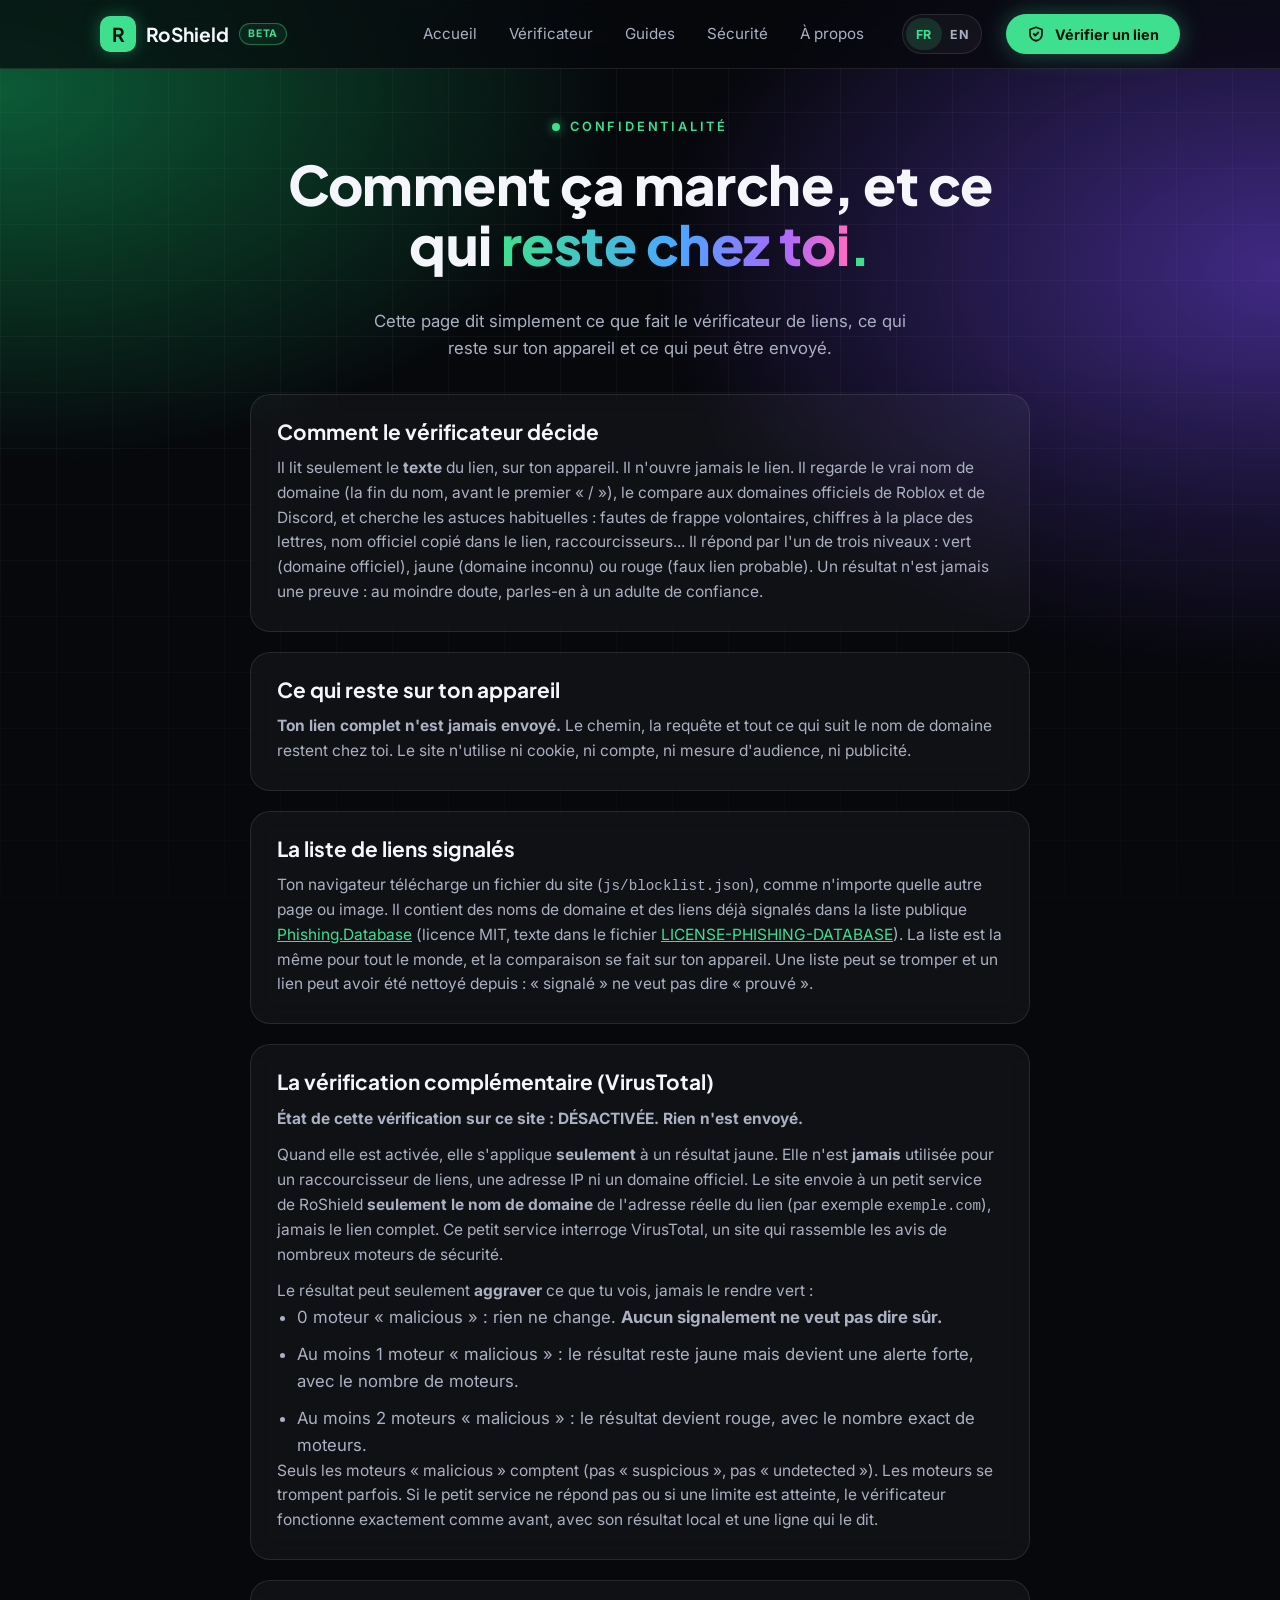
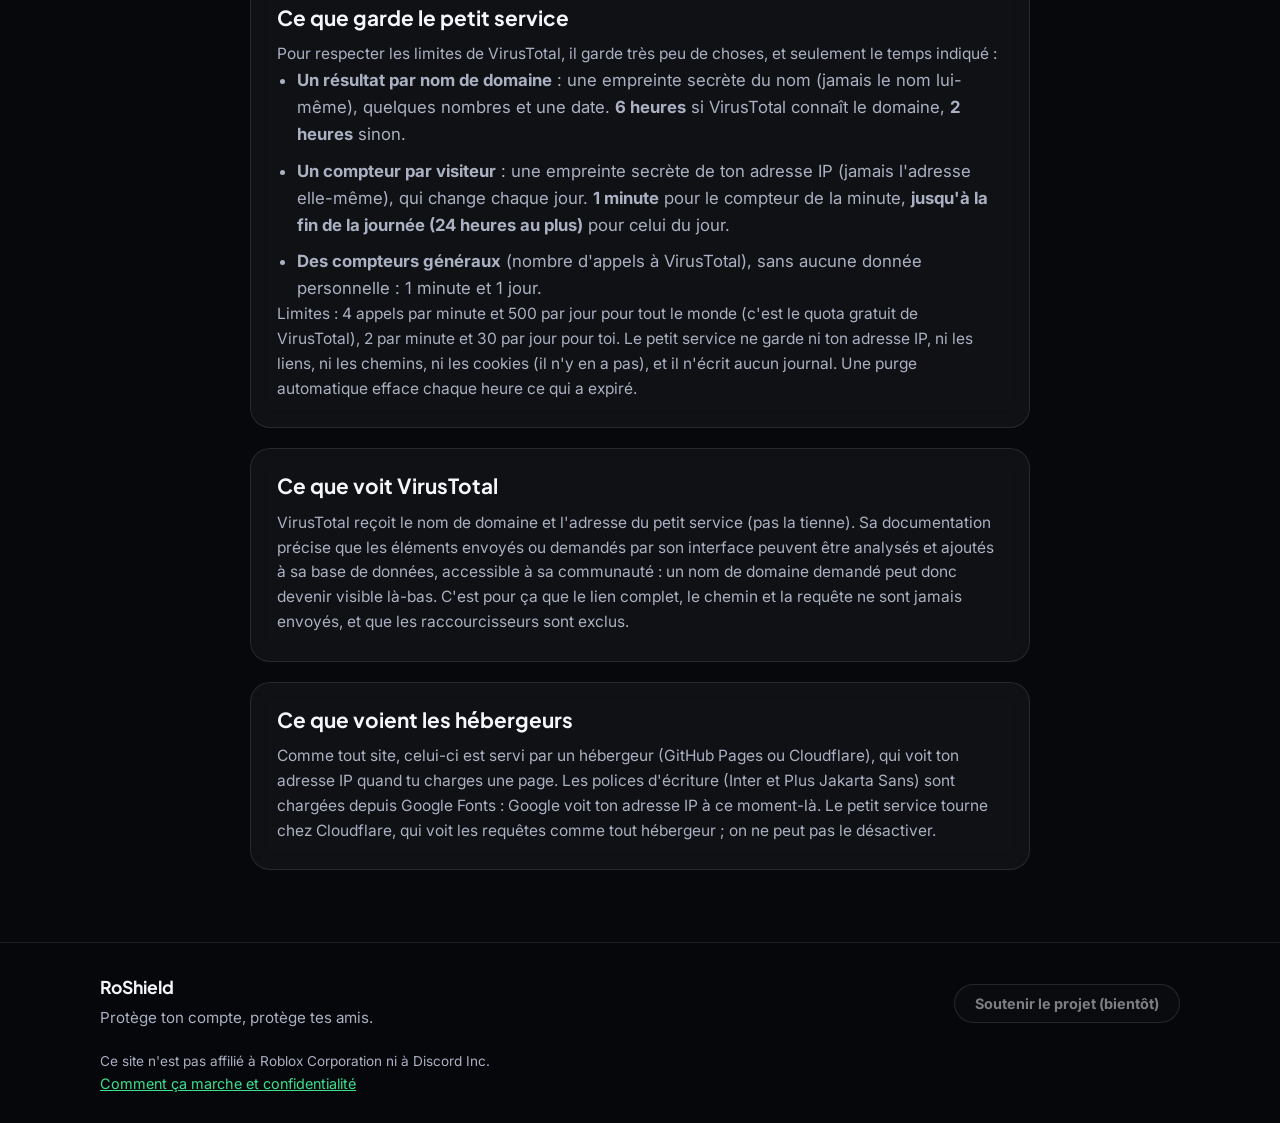
==== confidentialite.html @ 70e4787b "Ajouter les pages de confidentialité et corriger la phrase Co-Authored-By: Claude Sonnet 5.5 <norepl" ====
<!DOCTYPE html>
<html lang="fr">
<head>
  <meta charset="UTF-8">
  <meta name="viewport" content="width=device-width, initial-scale=1">
  <title>Comment ça marche et confidentialité</title>
  <meta name="description" content="Comment le vérificateur de liens décide, ce qui reste sur ton appareil, ce qui peut être envoyé (seulement un nom de domaine) et ce que le petit service garde.">

  <link rel="preconnect" href="https://fonts.googleapis.com">
  <link rel="preconnect" href="https://fonts.gstatic.com" crossorigin>
  <link href="https://fonts.googleapis.com/css2?family=Inter:wght@400;500;600;700&family=Plus+Jakarta+Sans:wght@600;700;800&display=swap" rel="stylesheet">

  <!-- hreflang:debut (generated by outils/hreflang.js, do not edit by hand) -->
  <link rel="alternate" hreflang="fr" href="https://ayoubgarri7-boop.github.io/roshield/confidentialite.html">
  <link rel="alternate" hreflang="en" href="https://ayoubgarri7-boop.github.io/roshield/en/confidentialite.html">
  <link rel="alternate" hreflang="x-default" href="https://ayoubgarri7-boop.github.io/roshield/confidentialite.html">
  <!-- hreflang:fin -->

  <link rel="stylesheet" href="css/style.css">
</head>
<body>

  <div id="entete"></div>

  <main class="conteneur page">

    <header class="page__tete">
      <p class="sur-titre">Confidentialité</p>
      <h1 class="page__titre">Comment ça marche, et ce qui <span class="texte-degrade">reste chez toi</span><span class="point-couleur">.</span></h1>
      <p class="page__intro">
        Cette page dit simplement ce que fait le vérificateur de liens, ce qui reste sur ton appareil et ce qui peut être envoyé.
      </p>
    </header>

    <section class="carte conseil">
      <h2>Comment le vérificateur décide</h2>
      <p>
        Il lit seulement le <strong>texte</strong> du lien, sur ton appareil. Il n'ouvre jamais le lien. Il regarde le vrai nom de domaine
        (la fin du nom, avant le premier « / »), le compare aux domaines officiels de Roblox et de Discord, et cherche les astuces
        habituelles : fautes de frappe volontaires, chiffres à la place des lettres, nom officiel copié dans le lien, raccourcisseurs...
        Il répond par l'un de trois niveaux : vert (domaine officiel), jaune (domaine inconnu) ou rouge (faux lien probable).
        Un résultat n'est jamais une preuve : au moindre doute, parles-en à un adulte de confiance.
      </p>
    </section>

    <section class="carte conseil">
      <h2>Ce qui reste sur ton appareil</h2>
      <p>
        <strong>Ton lien complet n'est jamais envoyé.</strong> Le chemin, la requête et tout ce qui suit le nom de domaine restent chez toi.
        Le site n'utilise ni cookie, ni compte, ni mesure d'audience, ni publicité.
      </p>
    </section>

    <section class="carte conseil">
      <h2>La liste de liens signalés</h2>
      <p>
        Ton navigateur télécharge un fichier du site (<code>js/blocklist.json</code>), comme n'importe quelle autre page ou image.
        Il contient des noms de domaine et des liens déjà signalés dans la liste publique
        <a href="https://github.com/Phishing-Database/Phishing.Database" target="_blank" rel="noopener noreferrer">Phishing.Database</a>
        (licence MIT, texte dans le fichier <a href="LICENSE-PHISHING-DATABASE">LICENSE-PHISHING-DATABASE</a>).
        La liste est la même pour tout le monde, et la comparaison se fait sur ton appareil.
        Une liste peut se tromper et un lien peut avoir été nettoyé depuis : « signalé » ne veut pas dire « prouvé ».
      </p>
    </section>

    <section class="carte conseil">
      <h2>La vérification complémentaire (VirusTotal)</h2>
      <p>
        <strong id="statut-reputation">État de cette vérification sur ce site : …</strong>
      </p>
      <p>
        Quand elle est activée, elle s'applique <strong>seulement</strong> à un résultat jaune. Elle n'est <strong>jamais</strong> utilisée pour
        un raccourcisseur de liens, une adresse IP ni un domaine officiel. Le site envoie à un petit service de RoShield
        <strong>seulement le nom de domaine</strong> de l'adresse réelle du lien (par exemple <code>exemple.com</code>), jamais le lien complet.
        Ce petit service interroge VirusTotal, un site qui rassemble les avis de nombreux moteurs de sécurité.
      </p>
      <p>
        Le résultat peut seulement <strong>aggraver</strong> ce que tu vois, jamais le rendre vert :
      </p>
      <ul>
        <li>0 moteur « malicious » : rien ne change. <strong>Aucun signalement ne veut pas dire sûr.</strong></li>
        <li>Au moins <span id="seuil-alerte">1</span> moteur « malicious » : le résultat reste jaune mais devient une alerte forte, avec le nombre de moteurs.</li>
        <li>Au moins <span id="seuil-rouge">2</span> moteurs « malicious » : le résultat devient rouge, avec le nombre exact de moteurs.</li>
      </ul>
      <p>
        Seuls les moteurs « malicious » comptent (pas « suspicious », pas « undetected »). Les moteurs se trompent parfois.
        Si le petit service ne répond pas ou si une limite est atteinte, le vérificateur fonctionne exactement comme avant,
        avec son résultat local et une ligne qui le dit.
      </p>
    </section>

    <section class="carte conseil">
      <h2>Ce que garde le petit service</h2>
      <p>Pour respecter les limites de VirusTotal, il garde très peu de choses, et seulement le temps indiqué :</p>
      <ul>
        <li><strong>Un résultat par nom de domaine</strong> : une empreinte secrète du nom (jamais le nom lui-même), quelques nombres et une date. <strong>6 heures</strong> si VirusTotal connaît le domaine, <strong>2 heures</strong> sinon.</li>
        <li><strong>Un compteur par visiteur</strong> : une empreinte secrète de ton adresse IP (jamais l'adresse elle-même), qui change chaque jour. <strong>1 minute</strong> pour le compteur de la minute, <strong>jusqu'à la fin de la journée (24 heures au plus)</strong> pour celui du jour.</li>
        <li><strong>Des compteurs généraux</strong> (nombre d'appels à VirusTotal), sans aucune donnée personnelle : 1 minute et 1 jour.</li>
      </ul>
      <p>
        Limites : 4 appels par minute et 500 par jour pour tout le monde (c'est le quota gratuit de VirusTotal), 2 par minute et 30 par jour pour toi.
        Le petit service ne garde ni ton adresse IP, ni les liens, ni les chemins, ni les cookies (il n'y en a pas), et il n'écrit aucun journal.
        Une purge automatique efface chaque heure ce qui a expiré.
      </p>
    </section>

    <section class="carte conseil">
      <h2>Ce que voit VirusTotal</h2>
      <p>
        VirusTotal reçoit le nom de domaine et l'adresse du petit service (pas la tienne). Sa documentation précise que les éléments envoyés ou demandés
        par son interface peuvent être analysés et ajoutés à sa base de données, accessible à sa communauté : un nom de domaine demandé peut donc devenir
        visible là-bas. C'est pour ça que le lien complet, le chemin et la requête ne sont jamais envoyés, et que les raccourcisseurs sont exclus.
      </p>
    </section>

    <section class="carte conseil">
      <h2>Ce que voient les hébergeurs</h2>
      <p>
        Comme tout site, celui-ci est servi par un hébergeur (GitHub Pages ou Cloudflare), qui voit ton adresse IP quand tu charges une page.
        Les polices d'écriture (Inter et Plus Jakarta Sans) sont chargées depuis Google Fonts : Google voit ton adresse IP à ce moment-là.
        Le petit service tourne chez Cloudflare, qui voit les requêtes comme tout hébergeur ; on ne peut pas le désactiver.
      </p>
    </section>

  </main>

  <div id="pied"></div>

  <script src="js/config.js"></script>
  <script src="js/commun.js"></script>
  <script src="js/confidentialite.js"></script>
</body>
</html>
---- css/style.css ----
/* ==========================================================
   style.css : le style de tout le site.

   1. Variables (couleurs, tailles) : modifie-les ici !
   2. Base
   3. Fond (halos + grille)
   4. Menu du haut
   5. Boutons
   6. Accueil (hero)
   7. Cartes
   8. Pied de page
   9. Téléphone (responsive)
   ========================================================== */

/* ---------- 1. VARIABLES ---------- */
:root {
  /* Couleurs principales */
  --fond: #07080c;                    /* presque noir */
  --texte: #f4f6fb;                   /* blanc cassé */
  --texte-doux: #aab1c2;              /* gris clair */
  --vert: #3ee08f;                    /* vert vif (boutons, accents) */
  --vert-halo: rgba(62, 224, 143, 0.35);
  --bleu: #4aa8ff;
  --violet: #a46bff;
  --rose: #ff6bc1;

  /* Niveaux du vérificateur : vert (officiel), jaune (inconnu), rouge (danger) */
  --jaune: #ffd43b;                   /* domaine inconnu (contraste 13:1 sur fond sombre) */
  --rouge: #ff5d6c;

  /* Cartes en "verre" */
  --carte-fond: rgba(255, 255, 255, 0.04);
  --carte-bordure: rgba(255, 255, 255, 0.10);

  /* Halos de fond */
  --halo-vert: rgba(16, 160, 90, 0.55);
  --halo-violet: rgba(110, 70, 230, 0.55);

  /* Dégradé du mot en couleur dans le titre */
  --degrade: linear-gradient(90deg, var(--vert), var(--bleu) 50%, var(--violet) 80%, var(--rose));

  /* Typographie */
  --police-titre: "Plus Jakarta Sans", system-ui, sans-serif;
  --police-texte: "Inter", system-ui, sans-serif;

  /* Formes */
  --rayon-carte: 20px;
  --rayon-pilule: 999px;
  --largeur-max: 1120px;
}

/* ---------- 2. BASE ---------- */
*, *::before, *::after { box-sizing: border-box; }

html { scroll-behavior: smooth; }

body {
  margin: 0;
  min-height: 100vh;
  display: flex;
  flex-direction: column;
  background: var(--fond);
  color: var(--texte);
  font-family: var(--police-texte);
  font-size: 1.05rem;
  line-height: 1.6;
  -webkit-font-smoothing: antialiased;
}

main { flex: 1; }

h1, h2, h3 {
  font-family: var(--police-titre);
  line-height: 1.1;
  margin: 0 0 0.6em;
  /* Pas de ligatures : la police des titres fusionne "fi" et "ffi" (officiel, Official...) :
     le crochet du "f" et le point du "i" ne forment plus qu'une tache. */
  font-variant-ligatures: none;
}

p { margin: 0 0 1em; }

a { color: var(--vert); }

img, svg { max-width: 100%; }

/* Conteneur centré avec marges latérales (16px minimum sur téléphone) */
.conteneur {
  width: 100%;
  max-width: var(--largeur-max);
  margin: 0 auto;
  padding: 0 20px;
}

/* Contour visible au clavier (accessibilité) */
:focus-visible {
  outline: 2px solid var(--vert);
  outline-offset: 3px;
}

/* ---------- 3. FOND : halos flous + grille ---------- */
body::before {
  content: "";
  position: fixed;
  inset: 0;
  z-index: -1;
  pointer-events: none;
  background:
    radial-gradient(ellipse 70% 60% at 0% 10%, var(--halo-vert), transparent 70%),
    radial-gradient(ellipse 70% 65% at 100% 30%, var(--halo-violet), transparent 70%),
    /* grille très discrète */
    linear-gradient(rgba(255, 255, 255, 0.035) 1px, transparent 1px) 0 0 / 56px 56px,
    linear-gradient(90deg, rgba(255, 255, 255, 0.035) 1px, transparent 1px) 0 0 / 56px 56px;
  /* La grille s'efface vers le bas */
  -webkit-mask-image: linear-gradient(#000 40%, rgba(0, 0, 0, 0.35));
          mask-image: linear-gradient(#000 40%, rgba(0, 0, 0, 0.35));
}

/* ---------- 4. MENU DU HAUT ---------- */
/* Le conteneur lui-même doit être "sticky" : un élément collant ne peut
   pas sortir de son parent, donc on colle le parent (#entete). */
#entete {
  position: sticky;
  top: 0;
  z-index: 50;
}

.entete {
  position: relative;   /* repère pour le menu déroulant du téléphone */
  background: rgba(7, 8, 12, 0.7);
  -webkit-backdrop-filter: blur(14px);
          backdrop-filter: blur(14px);
  border-bottom: 1px solid var(--carte-bordure);
}

.entete__barre {
  display: flex;
  align-items: center;
  gap: 24px;
  min-height: 68px;
}

.logo {
  display: flex;
  align-items: center;
  gap: 10px;
  text-decoration: none;
  color: var(--texte);
}

.logo__carre {
  display: grid;
  place-items: center;
  width: 36px;
  height: 36px;
  border-radius: 10px;
  background: var(--vert);
  color: #04120a;
  font: 700 1.2rem var(--police-titre);
  box-shadow: 0 0 18px var(--vert-halo);
}

.logo__nom {
  font: 700 1.2rem var(--police-titre);
}

.badge-mini {
  font-size: 0.65rem;
  font-weight: 700;
  letter-spacing: 0.08em;
  padding: 2px 8px;
  border-radius: var(--rayon-pilule);
  color: var(--vert);
  border: 1px solid rgba(62, 224, 143, 0.4);
  background: rgba(62, 224, 143, 0.08);
}

.nav {
  display: flex;
  gap: 4px;
  margin-left: auto;   /* pousse les liens vers la droite */
}

.nav__lien {
  padding: 8px 14px;
  border-radius: var(--rayon-pilule);
  color: var(--texte-doux);
  text-decoration: none;
  font-size: 0.95rem;
  transition: color 0.2s, background 0.2s;
}

.nav__lien:hover,
.nav__lien.actif {
  color: var(--texte);
  background: rgba(255, 255, 255, 0.07);
}

/* Bouton "burger" : caché sur grand écran */
.burger {
  display: none;
  margin-left: auto;
  width: 44px;
  height: 44px;
  padding: 0;
  border-radius: 12px;
  border: 1px solid var(--carte-bordure);
  background: var(--carte-fond);
  cursor: pointer;
  flex-direction: column;
  justify-content: center;
  align-items: center;
  gap: 5px;
}

.burger span {
  display: block;
  width: 20px;
  height: 2px;
  background: var(--texte);
  border-radius: 2px;
}

/* ---------- 5. BOUTONS ---------- */
.bouton {
  display: inline-flex;
  align-items: center;
  justify-content: center;
  gap: 10px;
  padding: 15px 28px;
  border-radius: var(--rayon-pilule);   /* forme pilule */
  font: 700 1rem var(--police-texte);
  text-decoration: none;
  cursor: pointer;
  border: 1px solid transparent;
  transition: transform 0.2s, box-shadow 0.2s, background 0.2s;
}

.bouton--principal {
  background: var(--vert);
  color: #04120a;                       /* texte noir */
  box-shadow: 0 0 24px var(--vert-halo);
}

.bouton--principal:hover {
  transform: translateY(-2px);
  box-shadow: 0 0 36px var(--vert-halo), 0 6px 20px rgba(62, 224, 143, 0.25);
}

.bouton--secondaire {
  background: rgba(255, 255, 255, 0.04);
  border-color: rgba(255, 255, 255, 0.22);
  color: var(--texte);
}

.bouton--secondaire:hover {
  transform: translateY(-2px);
  background: rgba(255, 255, 255, 0.09);
}

.bouton--petit { padding: 10px 20px; font-size: 0.9rem; }

.bouton.desactive {
  opacity: 0.5;
  cursor: not-allowed;
  pointer-events: none;
}

/* ---------- 6. ACCUEIL (hero) ---------- */
.hero {
  /* 20px de marge sur les côtés (sinon le texte touche les bords du téléphone).
     max-width + 40px : le contenu garde sa largeur de 1120px sur PC. */
  max-width: calc(var(--largeur-max) + 40px);
  padding: 72px 20px 56px;
  text-align: center;
}

/* Badge "nouveauté" en pilule */
.badge-nouveau {
  display: flex;
  width: fit-content;
  margin-left: auto;
  margin-right: auto;
  align-items: center;
  gap: 10px;
  padding: 6px 8px 6px 6px;
  margin-bottom: 28px;
  border-radius: var(--rayon-pilule);
  border: 1px solid var(--carte-bordure);
  background: rgba(15, 18, 26, 0.7);
  color: var(--texte);
  font-size: 0.9rem;
  text-decoration: none;
  transition: border-color 0.2s;
}

.badge-nouveau:hover { border-color: rgba(62, 224, 143, 0.5); }

.badge-nouveau__label {
  padding: 3px 10px;
  border-radius: var(--rayon-pilule);
  background: rgba(62, 224, 143, 0.15);
  color: var(--vert);
  font-size: 0.7rem;
  font-weight: 700;
  letter-spacing: 0.1em;
}

.badge-nouveau__fleche { color: var(--texte-doux); padding-right: 6px; }

/* "● PROTECTION ROBLOX & DISCORD" */
.sur-titre {
  display: flex;                /* sur sa propre ligne, sous le badge */
  justify-content: center;
  align-items: center;
  gap: 10px;
  margin: 0 0 18px;
  color: var(--vert);
  font-size: 0.8rem;
  font-weight: 600;
  letter-spacing: 0.22em;
  text-transform: uppercase;
}

.sur-titre::before {
  content: "";
  width: 8px;
  height: 8px;
  border-radius: 50%;
  background: var(--vert);
  box-shadow: 0 0 10px 2px var(--vert-halo);
}

.hero__titre {
  font-size: clamp(2.6rem, 9vw, 5.6rem);   /* énorme, mais s'adapte au téléphone */
  font-weight: 700;
  letter-spacing: -0.01em;   /* pas plus serré : sinon les lettres se touchent ("Ne") */
  margin: 0 auto 0.4em;
  max-width: 14ch;
}

/* Mot en dégradé */
.texte-degrade {
  background: var(--degrade);
  -webkit-background-clip: text;
          background-clip: text;
  -webkit-text-fill-color: transparent;
          color: transparent;
}

/* Le point coloré après le mot */
.point-couleur { color: var(--vert); }

.hero__intro {
  max-width: 600px;
  margin: 0 auto 36px;
  color: var(--texte-doux);
  font-size: 1.15rem;
}

.hero__boutons {
  display: flex;
  flex-wrap: wrap;
  justify-content: center;
  gap: 14px;
}

/* ---------- 7. CARTES ---------- */
.section {
  max-width: calc(var(--largeur-max) + 40px);   /* voir .hero */
  padding: 40px 20px 72px;
}

.section__titre {
  text-align: center;
  font-size: clamp(1.7rem, 5vw, 2.4rem);
  margin-bottom: 0.4em;
}

.section__intro {
  text-align: center;
  color: var(--texte-doux);
  max-width: 560px;
  margin: 0 auto 36px;
}

.grille {
  display: grid;
  grid-template-columns: repeat(auto-fit, minmax(260px, 1fr));
  gap: 20px;
}

/* Effet "verre" : fond semi-transparent + flou de ce qui est derrière */
.carte {
  padding: 26px;
  border-radius: var(--rayon-carte);
  background: var(--carte-fond);
  border: 1px solid var(--carte-bordure);
  -webkit-backdrop-filter: blur(12px);
          backdrop-filter: blur(12px);
}

a.carte {
  display: block;
  color: inherit;
  text-decoration: none;
  transition: transform 0.2s, border-color 0.2s;
}

a.carte:hover {
  transform: translateY(-4px);
  border-color: rgba(62, 224, 143, 0.45);
}

.carte__icone {
  display: grid;
  place-items: center;
  width: 46px;
  height: 46px;
  margin-bottom: 16px;
  border-radius: 14px;
  background: rgba(62, 224, 143, 0.12);
  color: var(--vert);
}

.carte__icone svg { width: 24px; height: 24px; }

.carte h3 { font-size: 1.25rem; margin-bottom: 0.4em; }
.carte p  { color: var(--texte-doux); margin: 0; font-size: 0.97rem; }

/* ---------- 7b. PAGES INTÉRIEURES + VÉRIFICATEUR ---------- */
.page { padding-top: 48px; padding-bottom: 32px; max-width: 820px; }

.page__tete { text-align: center; margin-bottom: 32px; }
.page__titre { font-size: clamp(2rem, 7vw, 3.4rem); font-weight: 800; letter-spacing: -0.01em; }
.page__intro { max-width: 560px; margin: 0 auto; color: var(--texte-doux); }

.verif__label { display: block; margin-bottom: 10px; font-weight: 600; }
.verif__ligne { display: flex; gap: 12px; }

.verif__champ {
  flex: 1;
  min-width: 0;                 /* évite de déborder sur téléphone */
  padding: 15px 20px;
  border-radius: var(--rayon-pilule);
  border: 1px solid rgba(255, 255, 255, 0.22);
  background: rgba(0, 0, 0, 0.35);
  color: var(--texte);
  font: 500 1rem var(--police-texte);   /* 16px minimum : évite le zoom auto sur iPhone */
}
.verif__champ::placeholder { color: #6f7788; }
.verif__champ:focus { outline: none; border-color: var(--vert); box-shadow: 0 0 0 3px var(--vert-halo); }

#resultat { margin: 20px 0; }

.resultat {
  padding: 26px;
  border-radius: var(--rayon-carte);
  border: 1px solid var(--carte-bordure);
  background: var(--carte-fond);
  -webkit-backdrop-filter: blur(12px);
          backdrop-filter: blur(12px);
}
.resultat--vert   { border-color: rgba(62, 224, 143, 0.55); box-shadow: 0 0 30px rgba(62, 224, 143, 0.12); }
.resultat--jaune  { border-color: rgba(255, 212, 59, 0.55); box-shadow: 0 0 30px rgba(255, 212, 59, 0.12); }
.resultat--rouge  { border-color: rgba(255, 93, 108, 0.6);  box-shadow: 0 0 30px rgba(255, 93, 108, 0.14); }
.resultat--erreur { border-color: rgba(255, 93, 108, 0.45); }
.resultat__erreur { margin: 0; }

.resultat__titre { font-size: clamp(1.4rem, 5vw, 1.9rem); margin-bottom: 16px; }

/* Rond de couleur devant le titre (dessiné en CSS : identique sur tous les appareils).
   Tailles en "em" : il grandit et rétrécit avec le titre. */
.resultat__rond {
  display: inline-block;
  width: 1em;
  height: 1em;
  margin: 0 0.4em 0 0.1em;
  border-radius: 50%;
  vertical-align: -0.1em;
}
.resultat__rond--vert   { background: var(--vert);   box-shadow: 0 0 0.6em var(--vert); }
.resultat__rond--jaune  { background: var(--jaune);  box-shadow: 0 0 0.6em var(--jaune); }
.resultat__rond--rouge  { background: var(--rouge);  box-shadow: 0 0 0.6em var(--rouge); }
.resultat--vert   .resultat__titre { color: var(--vert); }
.resultat--jaune  .resultat__titre { color: var(--jaune); }
.resultat--rouge  .resultat__titre { color: var(--rouge); }

.domaine {
  padding: 16px 18px;
  margin-bottom: 18px;
  border-radius: 14px;
  background: rgba(0, 0, 0, 0.35);
  border: 1px solid var(--carte-bordure);
}
.domaine__label { margin: 0 0 4px; font-size: 0.8rem; letter-spacing: 0.12em; text-transform: uppercase; color: var(--texte-doux); }
.domaine__nom { margin: 0 0 8px; font: 700 clamp(1.3rem, 6vw, 2rem) var(--police-titre); overflow-wrap: anywhere;
  font-variant-ligatures: none; }   /* après "font:", qui remet les ligatures par défaut */
.domaine__sous { color: #6f7788; }          /* la partie qui ne compte pas : grisée */
.domaine__reel { color: var(--texte); }     /* le vrai domaine : en blanc */
.domaine__aide { margin: 0; font-size: 0.88rem; color: var(--texte-doux); }

.resultat__raisons { margin: 0; padding-left: 22px; }
.resultat__raisons li { margin-bottom: 10px; }

/* Petite ligne d'explication (raccourcisseur, http://...) */
.resultat__note {
  margin: 14px 0 0;
  padding-left: 12px;
  border-left: 3px solid var(--jaune);
  color: var(--texte-doux);
  font-size: 0.9rem;
}

.apres-clic, .conseil { margin-top: 20px; }
.apres-clic h2, .conseil h2 { font-size: 1.3rem; }
.apres-clic ol { margin: 0; padding-left: 22px; color: var(--texte-doux); }
.apres-clic li { margin-bottom: 8px; }
.apres-clic strong { color: var(--texte); }
.conseil p { margin: 0; color: var(--texte-doux); }
/* Petite mention de la source de la liste de liens signalés (bas du vérificateur) */
.note-source { margin: 20px 0 0; font-size: 0.85rem; color: var(--texte-doux); }
.note-source a { text-decoration: underline; }

/* Lien « Comment ça marche et confidentialité » (sous le formulaire du vérificateur et dans le pied de page) */
.lien-confidentialite { margin: 10px 0 0; font-size: 0.9rem; }
.lien-confidentialite a, .pied__confidentialite a { text-decoration: underline; }
.pied__confidentialite { margin: 8px 0 0; font-size: 0.9rem; }

/* Vérification complémentaire (VirusTotal), sous le résultat */
.verification-externe { margin-top: 16px; padding-top: 12px; border-top: 1px solid rgba(255, 255, 255, 0.15); }
.verification-externe__titre { margin: 0 0 6px; font-size: 1rem; }
.verification-externe__ligne { margin: 4px 0; font-size: 0.92rem; overflow-wrap: anywhere; }
.verification-externe__ligne--alerte { font-weight: 700; }
.conseil p + p { margin-top: 12px; }
.conseil ul { margin: 0; padding-left: 20px; color: var(--texte-doux); }
.conseil li { margin-bottom: 10px; }
.conseil li:last-child { margin-bottom: 0; }
.conseil b { color: var(--texte); }
.mono-doux { color: #6f7788; }
code { font-family: ui-monospace, Consolas, monospace; font-size: 0.92em; overflow-wrap: anywhere; }

/* ---------- 7c. PAGE GUIDES ---------- */
/* Sommaire : petites pilules qui renvoient vers chaque arnaque */
.sommaire {
  display: flex;
  flex-wrap: wrap;
  justify-content: center;
  gap: 10px;
  margin-bottom: 36px;
}
.sommaire__lien {
  display: inline-flex;
  align-items: center;
  gap: 10px;
  padding: 8px 16px 8px 8px;
  border-radius: var(--rayon-pilule);
  border: 1px solid var(--carte-bordure);
  background: var(--carte-fond);
  color: var(--texte);
  font-size: 0.9rem;
  text-decoration: none;
  transition: border-color 0.2s, background 0.2s;
}
.sommaire__lien:hover { border-color: rgba(62, 224, 143, 0.5); background: rgba(255, 255, 255, 0.07); }
.sommaire__num {
  display: grid;
  place-items: center;
  min-width: 28px;
  height: 28px;
  border-radius: var(--rayon-pilule);
  background: rgba(62, 224, 143, 0.15);
  color: var(--vert);
  font: 700 0.75rem var(--police-titre);
}

.guides { display: grid; gap: 24px; }
.guide { scroll-margin-top: 90px; }   /* évite que le menu collant cache le titre */

.guide__tete { display: flex; gap: 16px; align-items: flex-start; margin-bottom: 22px; }
.guide__num {
  flex: none;
  display: grid;
  place-items: center;
  width: 46px;
  height: 46px;
  border-radius: 14px;
  background: rgba(62, 224, 143, 0.12);
  color: var(--vert);
  font: 800 1.05rem var(--police-titre);
}
.guide__titre { font-size: clamp(1.25rem, 4.5vw, 1.6rem); margin: 0 0 0.3em; }
.guide__resume { margin: 0; color: var(--texte-doux); font-size: 0.97rem; }

.guide__bloc { padding-top: 18px; margin-top: 18px; border-top: 1px solid var(--carte-bordure); }
.guide__bloc p, .guide__bloc ul { margin: 0; color: var(--texte-doux); font-size: 0.97rem; }
.guide__bloc ul { padding-left: 20px; }
.guide__bloc li { margin-bottom: 8px; }
.guide__bloc li:last-child { margin-bottom: 0; }

/* Petit titre de bloc, avec un rond de couleur dessiné en CSS */
.carte .guide__etiquette {   /* ".carte" devant : sinon la règle ".carte h3" gagne */
  display: flex;
  align-items: center;
  gap: 10px;
  margin: 0 0 12px;
  font: 700 0.8rem var(--police-texte);
  letter-spacing: 0.12em;
  text-transform: uppercase;
}
.guide__etiquette::before {
  content: "";
  width: 10px;
  height: 10px;
  border-radius: 50%;
}
.guide__bloc--comment .guide__etiquette { color: var(--bleu); }
.guide__bloc--comment .guide__etiquette::before { background: var(--bleu); box-shadow: 0 0 8px var(--bleu); }
.guide__bloc--reconnaitre .guide__etiquette { color: var(--jaune); }
.guide__bloc--reconnaitre .guide__etiquette::before { background: var(--jaune); box-shadow: 0 0 8px var(--jaune); }
.guide__bloc--proteger .guide__etiquette { color: var(--vert); }
.guide__bloc--proteger .guide__etiquette::before { background: var(--vert); box-shadow: 0 0 8px var(--vert); }

.guide-fin { margin-top: 24px; }

/* ---------- 7d. PAGE SÉCURITÉ (checklist) ---------- */
.progres {
  margin-bottom: 36px;
  /* Cette carte n'a PAS d'effet "verre" (backdrop-filter) : sur Chrome (PC), elle devenait
     un rectangle gris vide pendant ~30 s quand la mise en page changeait (8 cases cochées :
     le message de fin apparaît et la carte grandit). On utilise à la place un fond
     semi-opaque qui donne presque la même couleur que le verre sur ce fond sombre. */
  background: rgba(21, 22, 26, 0.72);
  -webkit-backdrop-filter: none;
          backdrop-filter: none;
}
.progres__ligne { display: flex; flex-wrap: wrap; align-items: center; justify-content: space-between; gap: 12px; margin-bottom: 14px; }
.progres__texte { margin: 0; font: 700 1.15rem var(--police-titre); }
.progres__piste { height: 10px; border-radius: var(--rayon-pilule); background: rgba(255, 255, 255, 0.08); overflow: hidden; }
.progres__rempli {
  display: block;
  height: 100%;
  width: 0;
  border-radius: var(--rayon-pilule);
  background: var(--degrade);
  /* Pas de transition sur "width" : animer la largeur force un recalcul de la mise en page
     à chaque image. La barre change maintenant d'un coup. */
}
.progres__fin { margin: 14px 0 0; color: var(--vert); font-weight: 600; }

.check-groupe { margin-bottom: 36px; }
.check-groupe__titre { font-size: 1.3rem; margin-bottom: 16px; }

/* Une case = une carte entière cliquable (grande zone facile à toucher) */
.check {
  position: relative;
  display: flex;
  gap: 16px;
  align-items: flex-start;
  margin-bottom: 12px;
  cursor: pointer;
  transition: border-color 0.2s, background 0.2s;
}
.check:hover { border-color: rgba(255, 255, 255, 0.22); }
.check:has(.check__entree:checked) { border-color: rgba(62, 224, 143, 0.5); background: rgba(62, 224, 143, 0.06); }

/* La vraie case est cachée visuellement mais reste utilisable au clavier et au lecteur d'écran */
.check__entree {
  position: absolute;
  opacity: 0;
  width: 1px;
  height: 1px;
  margin: 0;
}

/* Notre case dessinée en CSS */
.check__boite {
  flex: none;
  position: relative;
  width: 28px;
  height: 28px;
  margin-top: 2px;
  border-radius: 9px;
  border: 2px solid rgba(255, 255, 255, 0.3);
  background: rgba(0, 0, 0, 0.3);
  transition: background 0.2s, border-color 0.2s, box-shadow 0.2s;
}
.check__entree:checked + .check__boite {
  background: var(--vert);
  border-color: var(--vert);
  box-shadow: 0 0 14px var(--vert-halo);
}
/* La coche : un "L" tourné */
.check__entree:checked + .check__boite::after {
  content: "";
  position: absolute;
  left: 8px;
  top: 3px;
  width: 7px;
  height: 13px;
  border: solid #04120a;
  border-width: 0 3px 3px 0;
  transform: rotate(45deg);
}
.check__entree:focus-visible + .check__boite { outline: 2px solid var(--vert); outline-offset: 3px; }

.check__corps { display: block; }
.check__titre { display: block; font-weight: 700; margin-bottom: 6px; line-height: 1.35; }
.check__aide { display: block; color: var(--texte-doux); font-size: 0.95rem; }

/* ---------- 8. PIED DE PAGE ---------- */
.pied {
  margin-top: 40px;
  border-top: 1px solid var(--carte-bordure);
  background: rgba(7, 8, 12, 0.6);
}

.pied__contenu {
  display: flex;
  flex-wrap: wrap;
  align-items: center;
  justify-content: space-between;
  gap: 20px;
  padding-top: 32px;
  padding-bottom: 20px;
}

.pied__nom { font: 700 1.1rem var(--police-titre); }
.pied__phrase { margin: 4px 0 0; color: var(--texte-doux); font-size: 0.95rem; }

.pied__bas {
  padding-top: 0;
  padding-bottom: 28px;
  color: var(--texte-doux);
  font-size: 0.85rem;
}
.pied__bas p { margin: 0; }

/* ---------- 9. TÉLÉPHONE ---------- */
@media (max-width: 820px) {
  .burger { display: flex; }
  .entete__cta { display: none; }   /* le bouton vert est dans le menu déroulant à la place */

  /* Le menu devient une liste déroulante sous la barre */
  .nav {
    display: none;
    position: absolute;
    top: 100%;
    left: 0;
    right: 0;
    flex-direction: column;
    padding: 12px 20px 20px;
    background: rgba(7, 8, 12, 0.96);
    border-bottom: 1px solid var(--carte-bordure);
  }

  .entete.menu-ouvert .nav { display: flex; }

  .nav__lien { padding: 14px 16px; font-size: 1.05rem; }

  .hero { padding: 48px 20px 40px; }
  .hero__boutons .bouton { width: 100%; }   /* gros boutons faciles à toucher */
  .verif__ligne { flex-direction: column; }
  .verif__ligne .bouton { width: 100%; }
}

/* Respecte les personnes qui désactivent les animations */
@media (prefers-reduced-motion: reduce) {
  * { transition: none !important; scroll-behavior: auto !important; }
}

/* ---------- 10. PETITS TÉLÉPHONES (600px et moins) ----------
   Cette règle est volontairement placée en DERNIER : à force égale,
   la dernière règle écrite gagne. Elle ne change rien sur PC. */
@media (max-width: 600px) {
  /* Les deux boutons de l'accueil : l'un au-dessus de l'autre, centrés */
  .hero__boutons {
    flex-direction: column;
    align-items: center;
    gap: 12px;
  }

  .hero__boutons .bouton {
    width: 80%;           /* moins large que l'écran : de la marge sur les côtés */
    max-width: 320px;     /* mais jamais énorme sur un grand téléphone */
    min-height: 48px;     /* assez haut pour être touché facilement au pouce */
    padding: 12px 20px;   /* plus petit que les 15px 28px du PC */
    font-size: 0.95rem;   /* texte un peu plus petit */
  }

  /* Badge "NOUVEAU" : tient sur une seule ligne */
  .badge-nouveau {
    gap: 8px;
    padding: 5px 6px 5px 5px;
    font-size: 0.8rem;
    white-space: nowrap;
  }
  .badge-nouveau__label { font-size: 0.62rem; padding: 3px 8px; }
  .badge-nouveau__fleche { padding-right: 4px; }
}

/* Très petits téléphones (360px et moins) : badge "NOUVEAU" encore plus compact */
@media (max-width: 360px) {
  .badge-nouveau { font-size: 0.72rem; gap: 6px; }
  .badge-nouveau__fleche { display: none; }
}


/* ---------- 11. CHOIX DE LA LANGUE (FR | EN) ---------- */
/* Texte lisible seulement par les lecteurs d'écran */
.visually-hidden {
  position: absolute;
  width: 1px;
  height: 1px;
  margin: -1px;
  padding: 0;
  overflow: hidden;
  clip: rect(0, 0, 0, 0);
  white-space: nowrap;
  border: 0;
}

.langue {
  display: inline-flex;
  flex: none;
  padding: 3px;
  border-radius: var(--rayon-pilule);
  border: 1px solid var(--carte-bordure);
  background: var(--carte-fond);
}
.langue__item {
  display: inline-flex;
  align-items: center;
  justify-content: center;
  min-width: 36px;
  min-height: 32px;
  padding: 0 8px;
  border-radius: var(--rayon-pilule);
  color: var(--texte-doux);
  font: 700 0.78rem var(--police-texte);
  letter-spacing: 0.06em;
  text-decoration: none;
  transition: color 0.2s, background 0.2s;
}
a.langue__item:hover { color: var(--texte); background: rgba(255, 255, 255, 0.08); }
.langue__item--actif { color: var(--vert); background: rgba(62, 224, 143, 0.15); }

/* Écrans moyens (tablettes, petites fenêtres) : le menu + le sélecteur de langue + le bouton vert
   ne tiennent pas tous ensemble. On resserre un peu les liens du menu... */
@media (min-width: 821px) and (max-width: 1100px) {
  .nav__lien { padding: 8px 10px; }
}
/* ...et en dessous de 1010px on cache le bouton vert (le lien du vérificateur est dans le menu). */
@media (max-width: 1010px) {
  .entete__cta { display: none; }
}

@media (max-width: 820px) {
  /* Toujours visible à côté du bouton burger */
  .entete__barre { gap: 12px; }
  .langue { margin-left: auto; }
  .burger { margin-left: 0; flex: none; }   /* flex: none : le burger ne se fait jamais écraser */
}

/* Petits écrans (360px et moins) : on cache seulement le badge BETA pour faire de la place.
   (À 375px, il reste affiché.) */
@media (max-width: 360px) {
  .logo .badge-mini { display: none; }
}

/* ---------- 12. PETITS ÉCRANS (360px et moins) ---------- */
/* La petite ligne au-dessus du titre ("PROTECTION ROBLOX & DISCORD") tient sur une seule ligne :
   on resserre un peu l'espacement des lettres et on réduit légèrement la taille. */
@media (max-width: 360px) {
  .sur-titre { letter-spacing: 0.1em; gap: 8px; font-size: 0.72rem; }
}

/* ---------- 13. QUESTION DU VÉRIFICATEUR ("Que disait le message qui accompagnait ce lien ?") ---------- */
.verif__question {
  margin: 20px 0 0;
  padding: 0;
  border: 0;
  min-width: 0;   /* un fieldset ne doit pas élargir la page */
}
.verif__legende {
  padding: 0;
  margin-bottom: 10px;
  font-weight: 600;
}
/* Les choix sont en liste : les libellés sont longs, ils restent lisibles à toutes les largeurs */
.verif__choix { display: flex; flex-direction: column; gap: 10px; }

/* Chaque choix est une grande zone à toucher ; le vrai bouton radio reste utilisable au clavier */
.choix { position: relative; display: block; cursor: pointer; }
.choix input {
  position: absolute;
  opacity: 0;
  width: 1px;
  height: 1px;
  margin: 0;
}
.choix span {
  display: flex;
  align-items: center;
  gap: 12px;
  min-height: 48px;
  padding: 10px 18px;
  border-radius: 16px;
  border: 1px solid rgba(255, 255, 255, 0.22);
  background: rgba(0, 0, 0, 0.3);
  color: var(--texte-doux);
  font-weight: 600;
  line-height: 1.35;
  transition: color 0.2s, background 0.2s, border-color 0.2s;
}
/* Le rond du bouton radio, dessiné en CSS */
.choix span::before {
  content: "";
  flex: none;
  width: 18px;
  height: 18px;
  border-radius: 50%;
  border: 2px solid rgba(255, 255, 255, 0.45);
  transition: border-color 0.2s, background 0.2s, box-shadow 0.2s;
}
.choix:hover span { color: var(--texte); border-color: rgba(255, 255, 255, 0.4); }
.choix input:checked + span {
  color: var(--texte);
  background: rgba(62, 224, 143, 0.12);
  border-color: var(--vert);
}
.choix input:checked + span::before {
  border-color: var(--vert);
  background: var(--vert);
  box-shadow: inset 0 0 0 3px #0b0c10;
}
.choix input:focus-visible + span { outline: 2px solid var(--vert); outline-offset: 3px; }

.verif__aide { margin: 12px 0 0; color: var(--texte-doux); font-size: 0.9rem; }

/* Le bouton "Vérifier" vient APRÈS la question */
.verif__bouton { margin-top: 20px; }
@media (max-width: 820px) {
  .verif__bouton { width: 100%; }
}
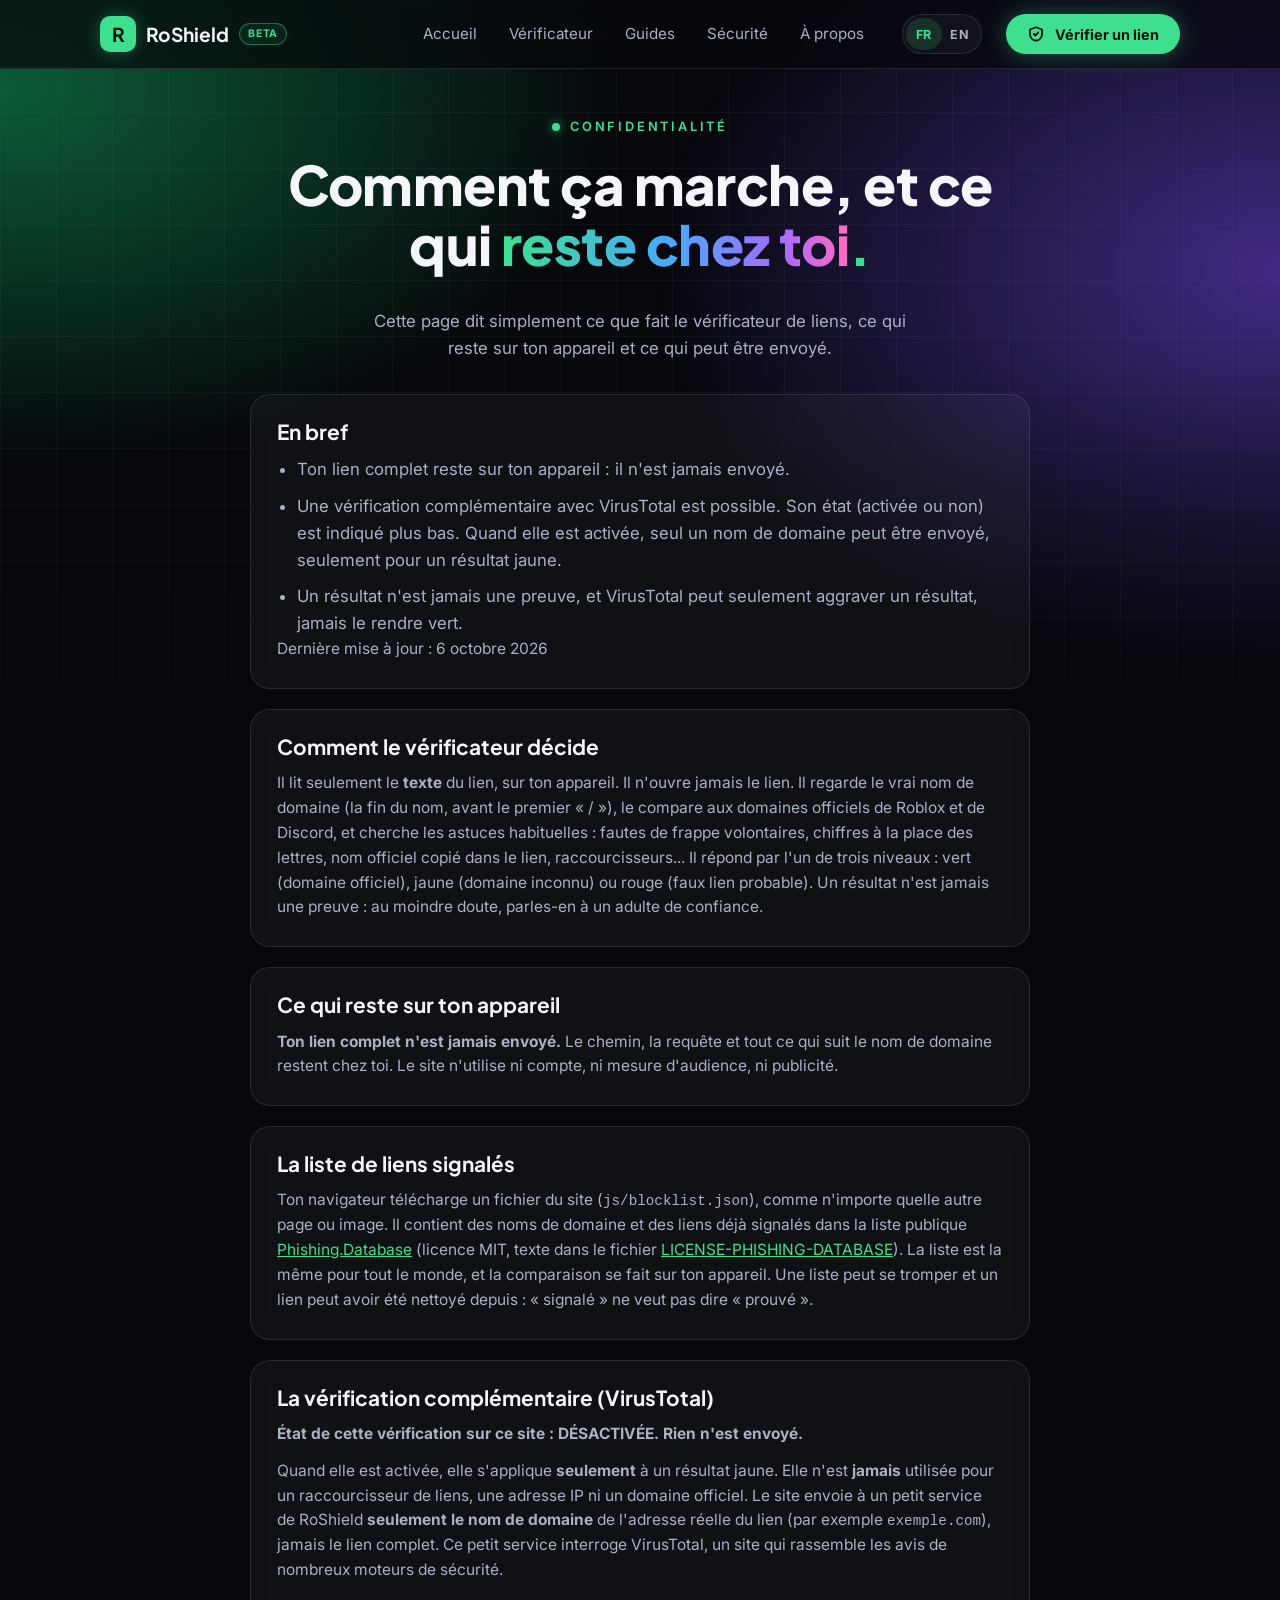
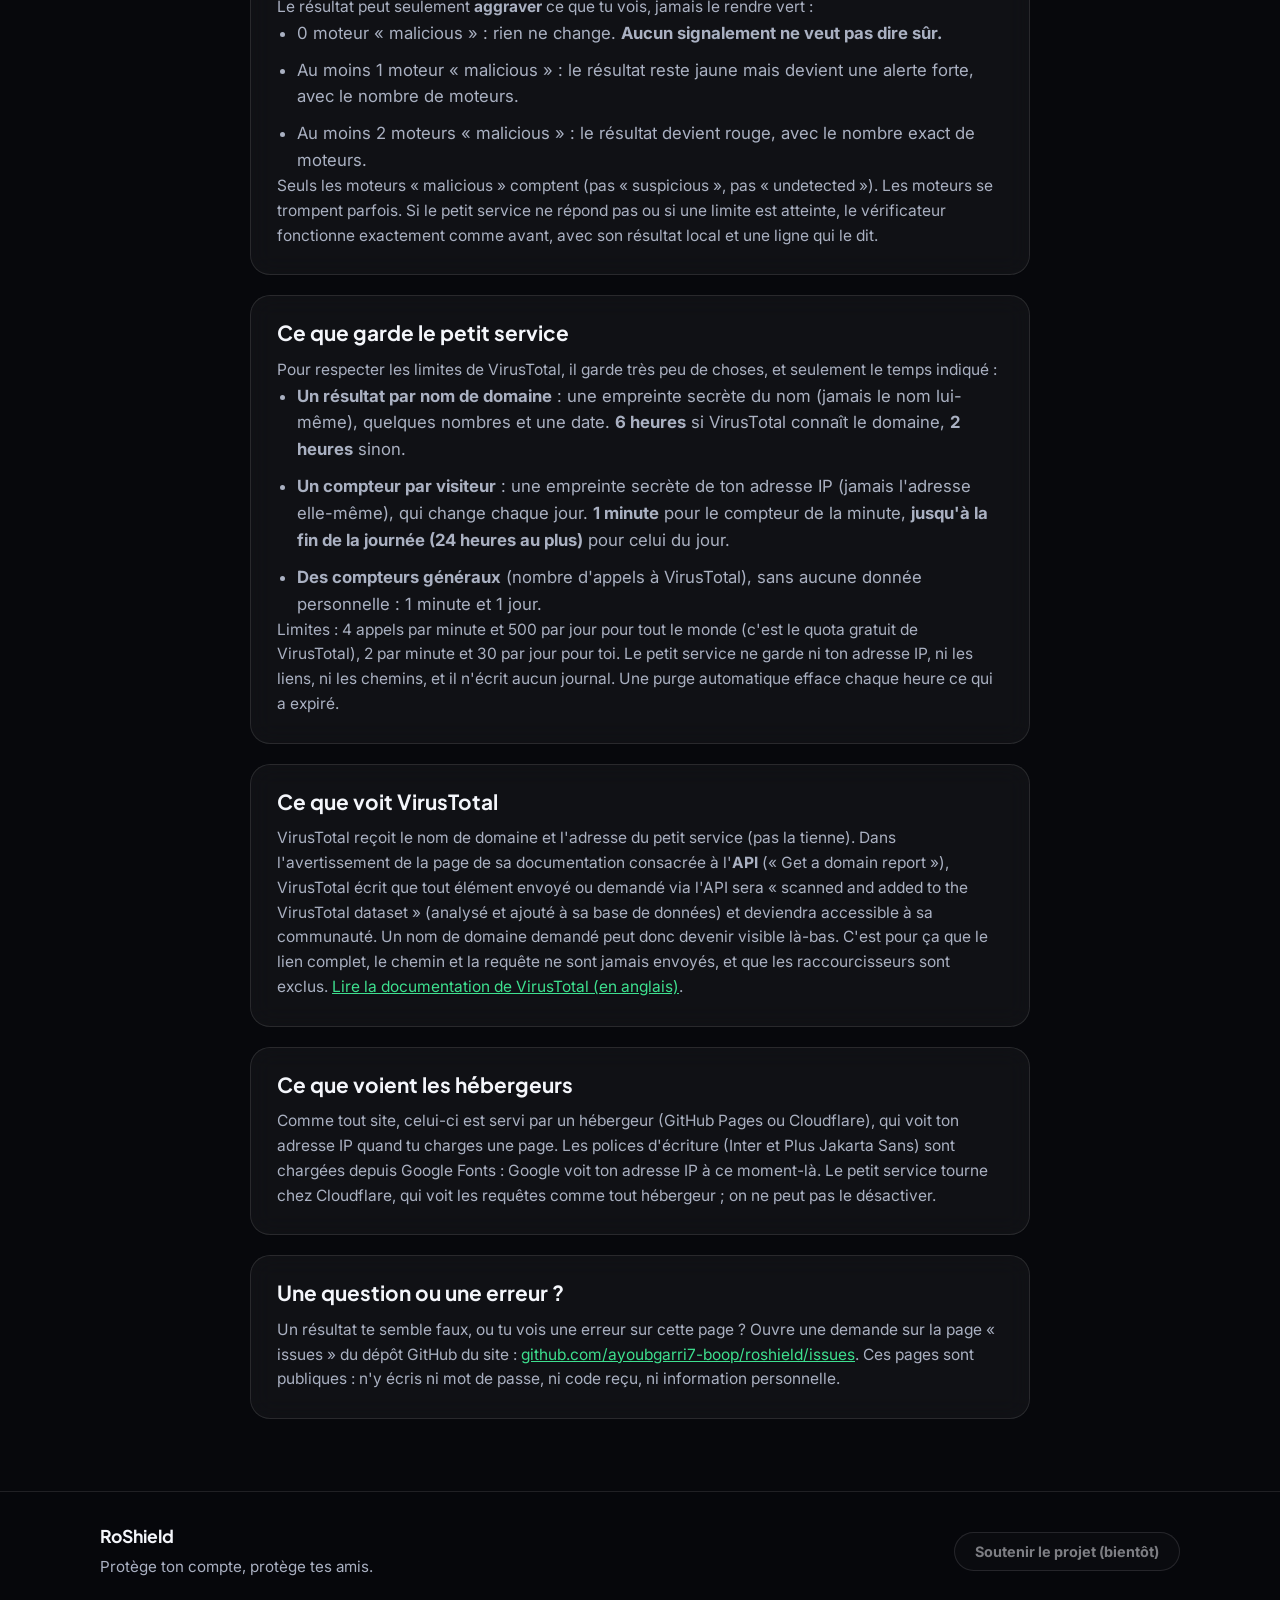
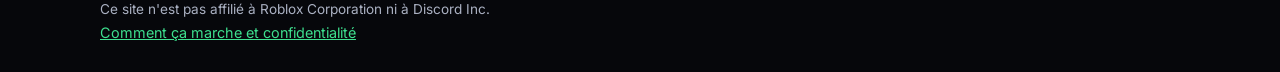
==== commit 19b2eb25: "Corriger les pages de confidentialité Co-Authored-By: Claude Sonnet 5.5 <noreply@anthropic.com>" ====
--- a/confidentialite.html
+++ b/confidentialite.html
@@ -33,6 +33,16 @@
     </header>
 
     <section class="carte conseil">
+      <h2>En bref</h2>
+      <ul>
+        <li>Ton lien complet reste sur ton appareil : il n'est jamais envoyé.</li>
+        <li>Une vérification complémentaire avec VirusTotal est possible. Son état (activée ou non) est indiqué plus bas. Quand elle est activée, seul un nom de domaine peut être envoyé, seulement pour un résultat jaune.</li>
+        <li>Un résultat n'est jamais une preuve, et VirusTotal peut seulement aggraver un résultat, jamais le rendre vert.</li>
+      </ul>
+      <p class="note-source">Dernière mise à jour : 6 octobre 2026</p>
+    </section>
+
+    <section class="carte conseil">
       <h2>Comment le vérificateur décide</h2>
       <p>
         Il lit seulement le <strong>texte</strong> du lien, sur ton appareil. Il n'ouvre jamais le lien. Il regarde le vrai nom de domaine
@@ -47,7 +57,13 @@
       <h2>Ce qui reste sur ton appareil</h2>
       <p>
         <strong>Ton lien complet n'est jamais envoyé.</strong> Le chemin, la requête et tout ce qui suit le nom de domaine restent chez toi.
-        Le site n'utilise ni cookie, ni compte, ni mesure d'audience, ni publicité.
+        Le site n'utilise ni compte, ni mesure d'audience, ni publicité.
+        <!-- À VÉRIFIER avant de remettre une phrase sur les cookies. Ancienne phrase (retirée) :
+             « Le site n'utilise ni cookie, ni compte, ni mesure d'audience, ni publicité. »
+             Phrase proposée (à valider) : « Ce site ne dépose lui-même aucun cookie et ne garde rien dans ton navigateur
+             (rien n'est prévu pour ça dans son code). Ses hébergeurs et les services qui fournissent les polices
+             (GitHub Pages, Cloudflare, Google Fonts) peuvent utiliser leurs propres techniques, que nous ne contrôlons pas. »
+             Vérifié dans le code : aucun document.cookie, localStorage, sessionStorage ni outil de mesure d'audience. -->
       </p>
     </section>
 
@@ -99,7 +115,9 @@
       </ul>
       <p>
         Limites : 4 appels par minute et 500 par jour pour tout le monde (c'est le quota gratuit de VirusTotal), 2 par minute et 30 par jour pour toi.
-        Le petit service ne garde ni ton adresse IP, ni les liens, ni les chemins, ni les cookies (il n'y en a pas), et il n'écrit aucun journal.
+        Le petit service ne garde ni ton adresse IP, ni les liens, ni les chemins, et il n'écrit aucun journal.
+        <!-- À VÉRIFIER : ancienne mention retirée « ni les cookies (il n'y en a pas) ». Le code du service n'envoie aucun en-tête Set-Cookie,
+             mais Cloudflare peut en ajouter de son côté : à confirmer avant de la remettre. -->
         Une purge automatique efface chaque heure ce qui a expiré.
       </p>
     </section>
@@ -107,9 +125,11 @@
     <section class="carte conseil">
       <h2>Ce que voit VirusTotal</h2>
       <p>
-        VirusTotal reçoit le nom de domaine et l'adresse du petit service (pas la tienne). Sa documentation précise que les éléments envoyés ou demandés
-        par son interface peuvent être analysés et ajoutés à sa base de données, accessible à sa communauté : un nom de domaine demandé peut donc devenir
+        VirusTotal reçoit le nom de domaine et l'adresse du petit service (pas la tienne). Dans l'avertissement de la page de sa documentation consacrée à l'<strong>API</strong>
+        (« Get a domain report »), VirusTotal écrit que tout élément envoyé ou demandé via l'API sera « scanned and added to the VirusTotal dataset »
+        (analysé et ajouté à sa base de données) et deviendra accessible à sa communauté. Un nom de domaine demandé peut donc devenir
         visible là-bas. C'est pour ça que le lien complet, le chemin et la requête ne sont jamais envoyés, et que les raccourcisseurs sont exclus.
+        <a href="https://docs.virustotal.com/reference/domain-info" target="_blank" rel="noopener noreferrer">Lire la documentation de VirusTotal (en anglais)</a>.
       </p>
     </section>
 
@@ -122,6 +142,15 @@
       </p>
     </section>
 
+    <section class="carte conseil">
+      <h2>Une question ou une erreur ?</h2>
+      <p>
+        Un résultat te semble faux, ou tu vois une erreur sur cette page ? Ouvre une demande sur la page « issues » du dépôt GitHub du site :
+        <a href="https://github.com/ayoubgarri7-boop/roshield/issues" target="_blank" rel="noopener noreferrer">github.com/ayoubgarri7-boop/roshield/issues</a>.
+        Ces pages sont publiques : n'y écris ni mot de passe, ni code reçu, ni information personnelle.
+      </p>
+    </section>
+
   </main>
 
   <div id="pied"></div>
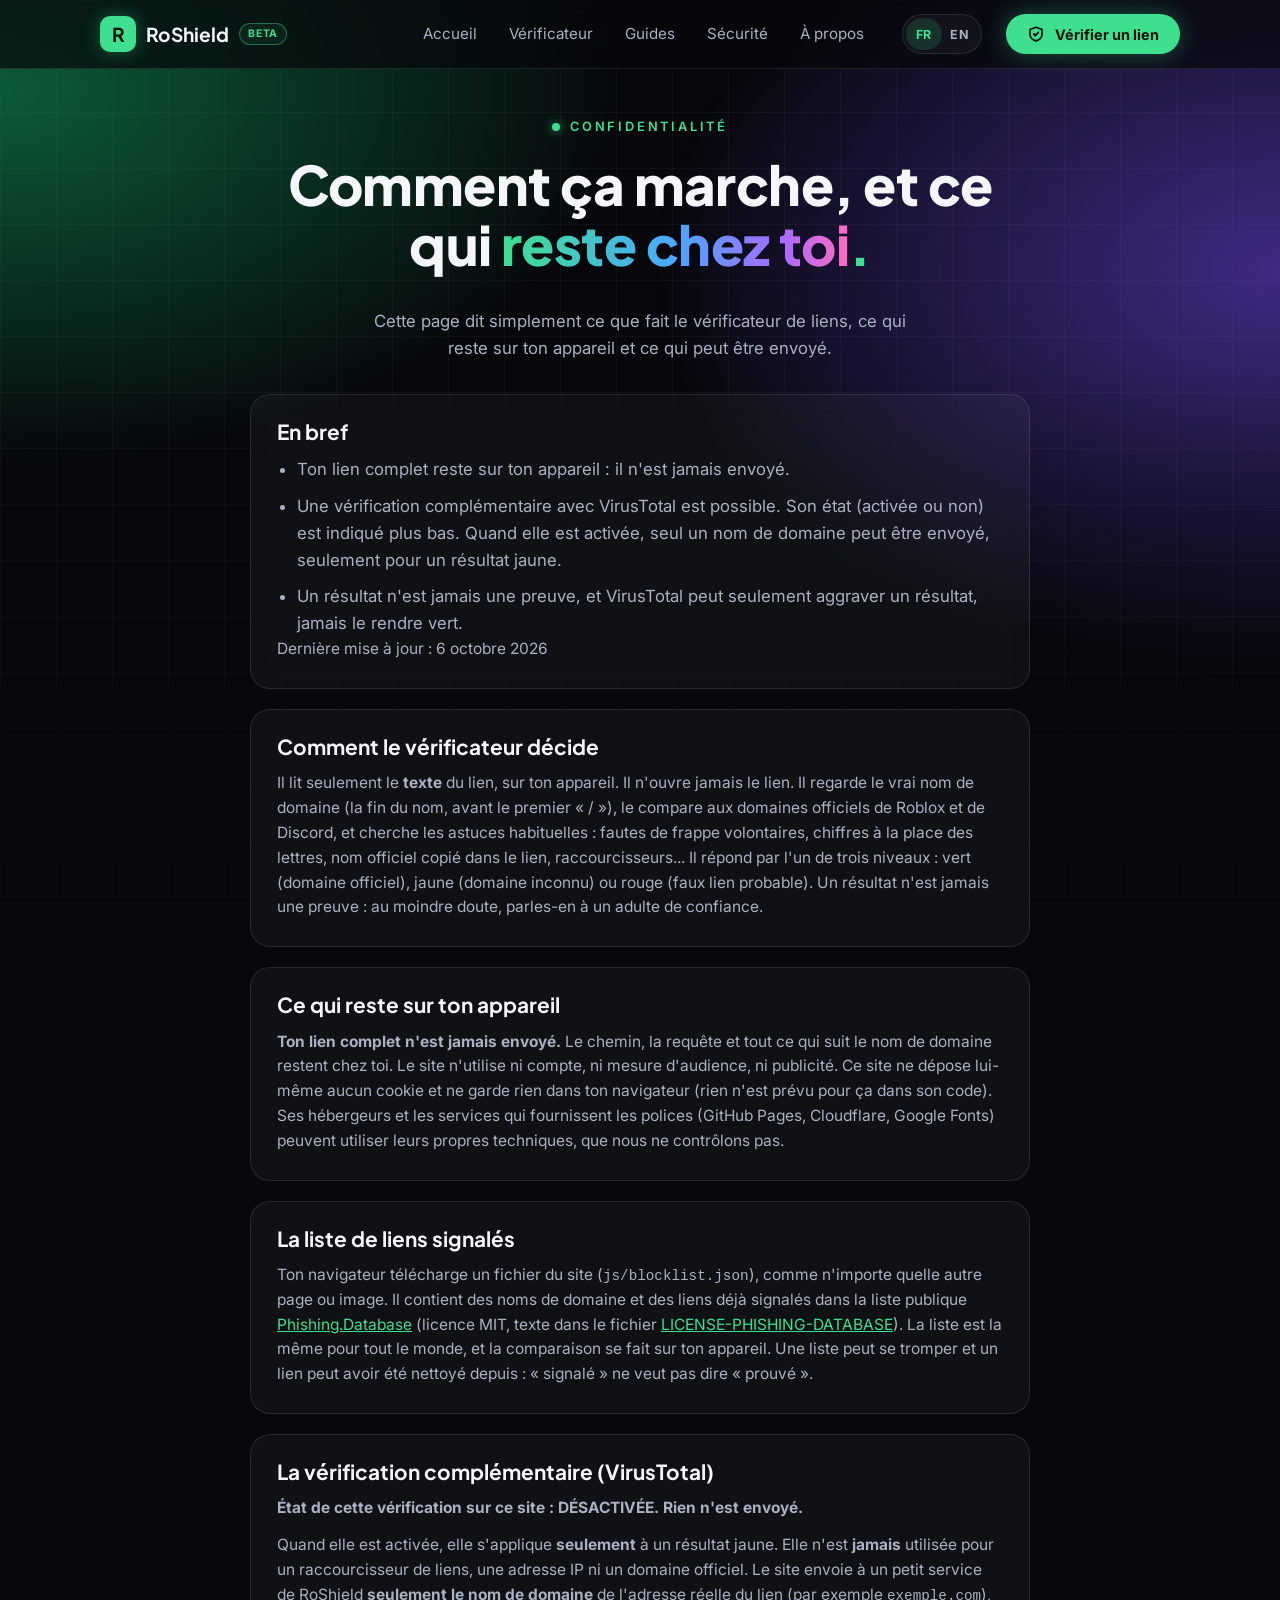
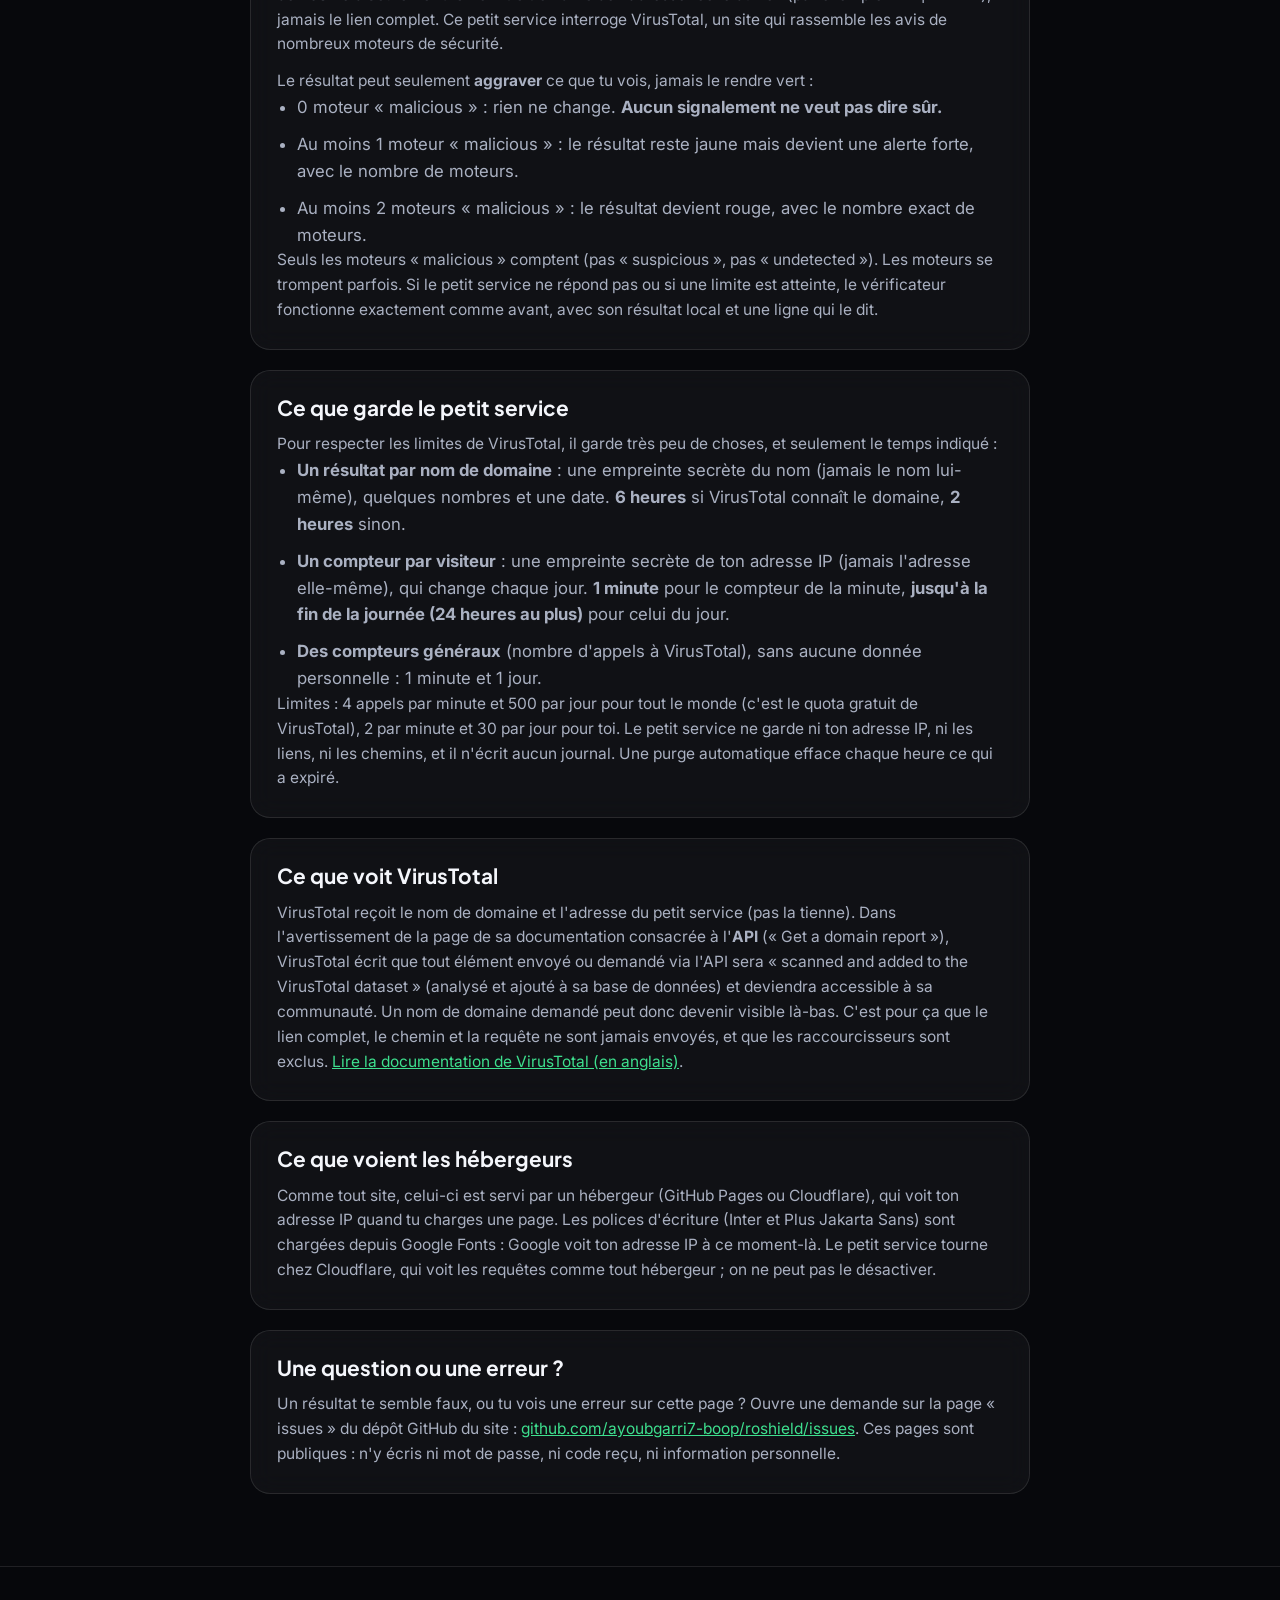
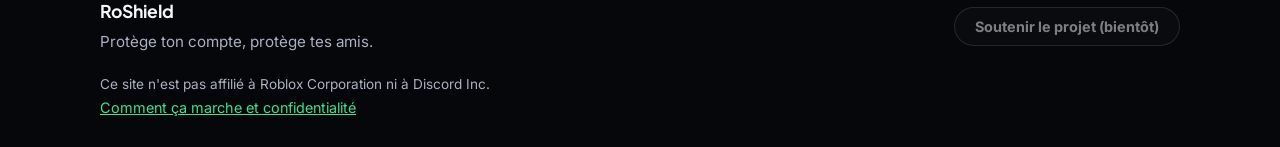
==== commit 0422db46: "Préciser la phrase sur les cookies Co-Authored-By: Claude Sonnet 5.5 <noreply@anthropic.com>" ====
--- a/confidentialite.html
+++ b/confidentialite.html
@@ -57,13 +57,7 @@
       <h2>Ce qui reste sur ton appareil</h2>
       <p>
         <strong>Ton lien complet n'est jamais envoyé.</strong> Le chemin, la requête et tout ce qui suit le nom de domaine restent chez toi.
-        Le site n'utilise ni compte, ni mesure d'audience, ni publicité.
-        <!-- À VÉRIFIER avant de remettre une phrase sur les cookies. Ancienne phrase (retirée) :
-             « Le site n'utilise ni cookie, ni compte, ni mesure d'audience, ni publicité. »
-             Phrase proposée (à valider) : « Ce site ne dépose lui-même aucun cookie et ne garde rien dans ton navigateur
-             (rien n'est prévu pour ça dans son code). Ses hébergeurs et les services qui fournissent les polices
-             (GitHub Pages, Cloudflare, Google Fonts) peuvent utiliser leurs propres techniques, que nous ne contrôlons pas. »
-             Vérifié dans le code : aucun document.cookie, localStorage, sessionStorage ni outil de mesure d'audience. -->
+        Le site n'utilise ni compte, ni mesure d'audience, ni publicité. Ce site ne dépose lui-même aucun cookie et ne garde rien dans ton navigateur (rien n'est prévu pour ça dans son code). Ses hébergeurs et les services qui fournissent les polices (GitHub Pages, Cloudflare, Google Fonts) peuvent utiliser leurs propres techniques, que nous ne contrôlons pas.
       </p>
     </section>
 
@@ -116,8 +110,6 @@
       <p>
         Limites : 4 appels par minute et 500 par jour pour tout le monde (c'est le quota gratuit de VirusTotal), 2 par minute et 30 par jour pour toi.
         Le petit service ne garde ni ton adresse IP, ni les liens, ni les chemins, et il n'écrit aucun journal.
-        <!-- À VÉRIFIER : ancienne mention retirée « ni les cookies (il n'y en a pas) ». Le code du service n'envoie aucun en-tête Set-Cookie,
-             mais Cloudflare peut en ajouter de son côté : à confirmer avant de la remettre. -->
         Une purge automatique efface chaque heure ce qui a expiré.
       </p>
     </section>
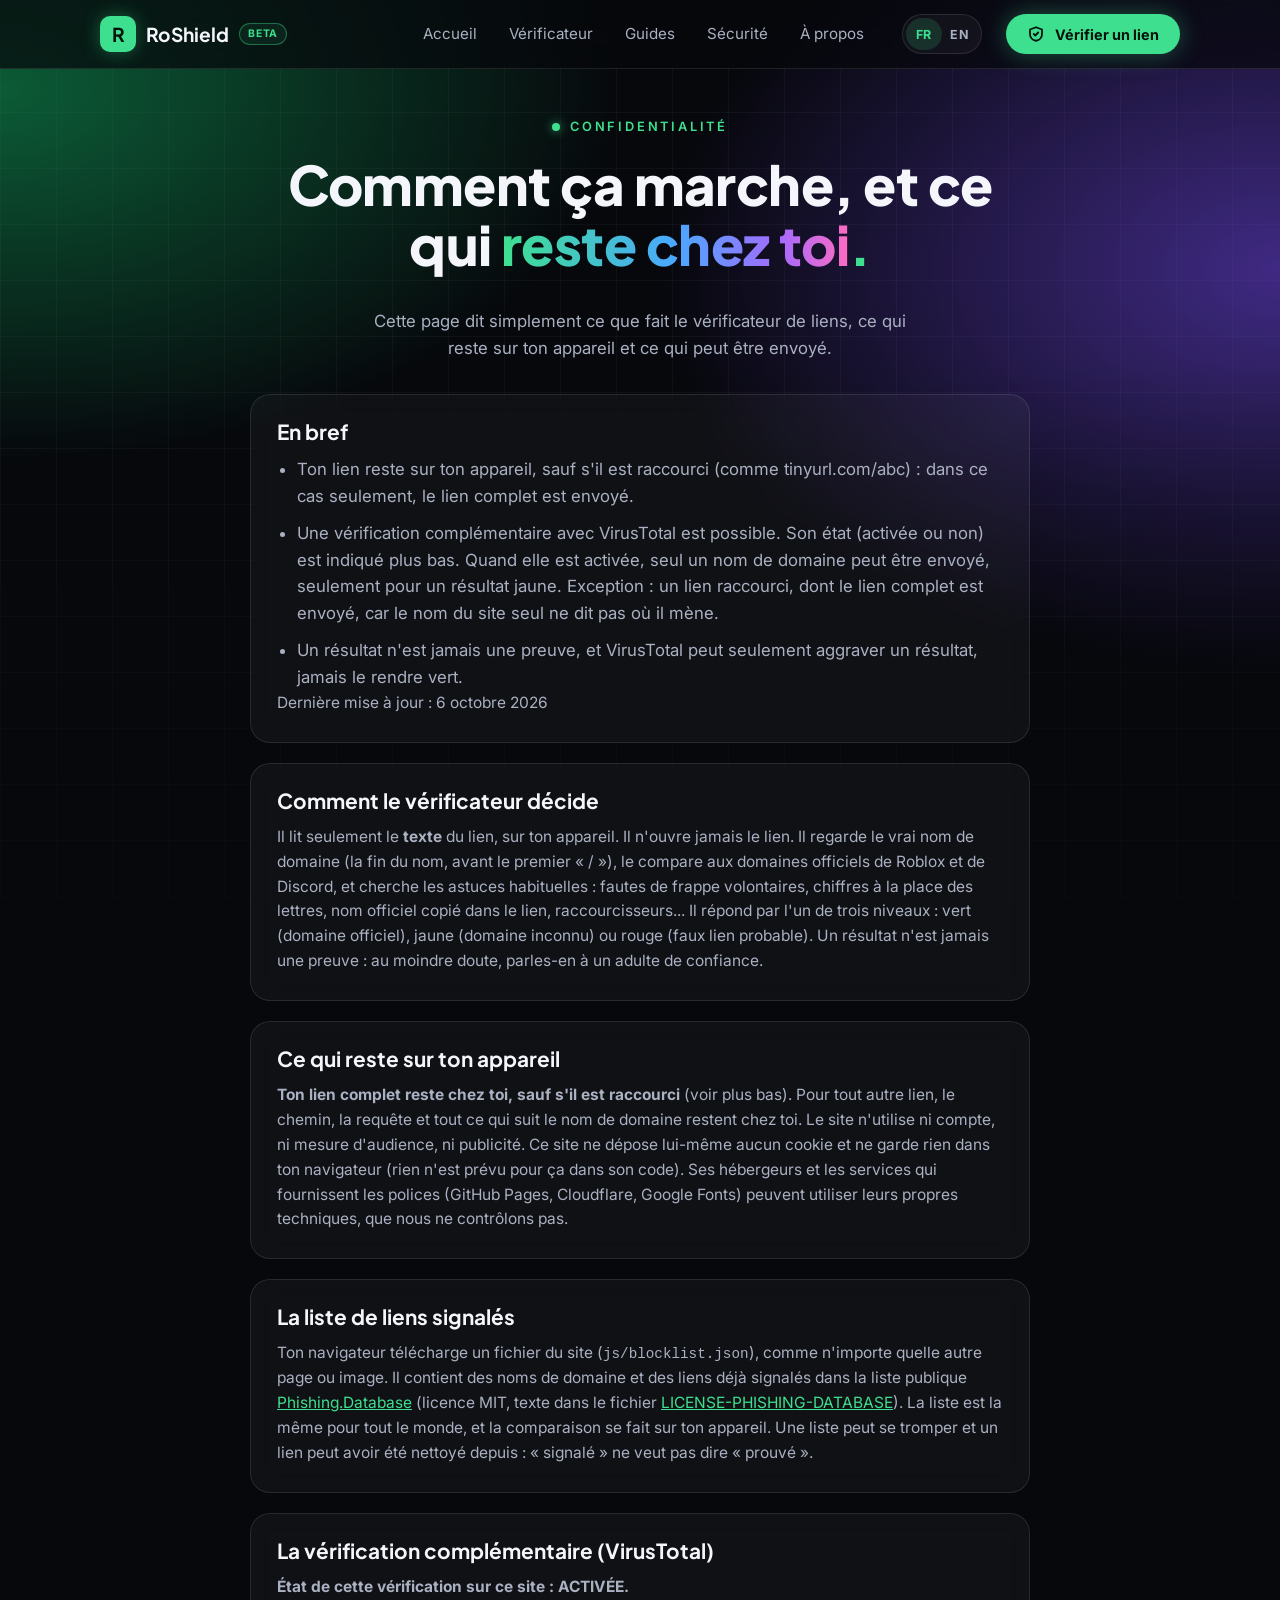
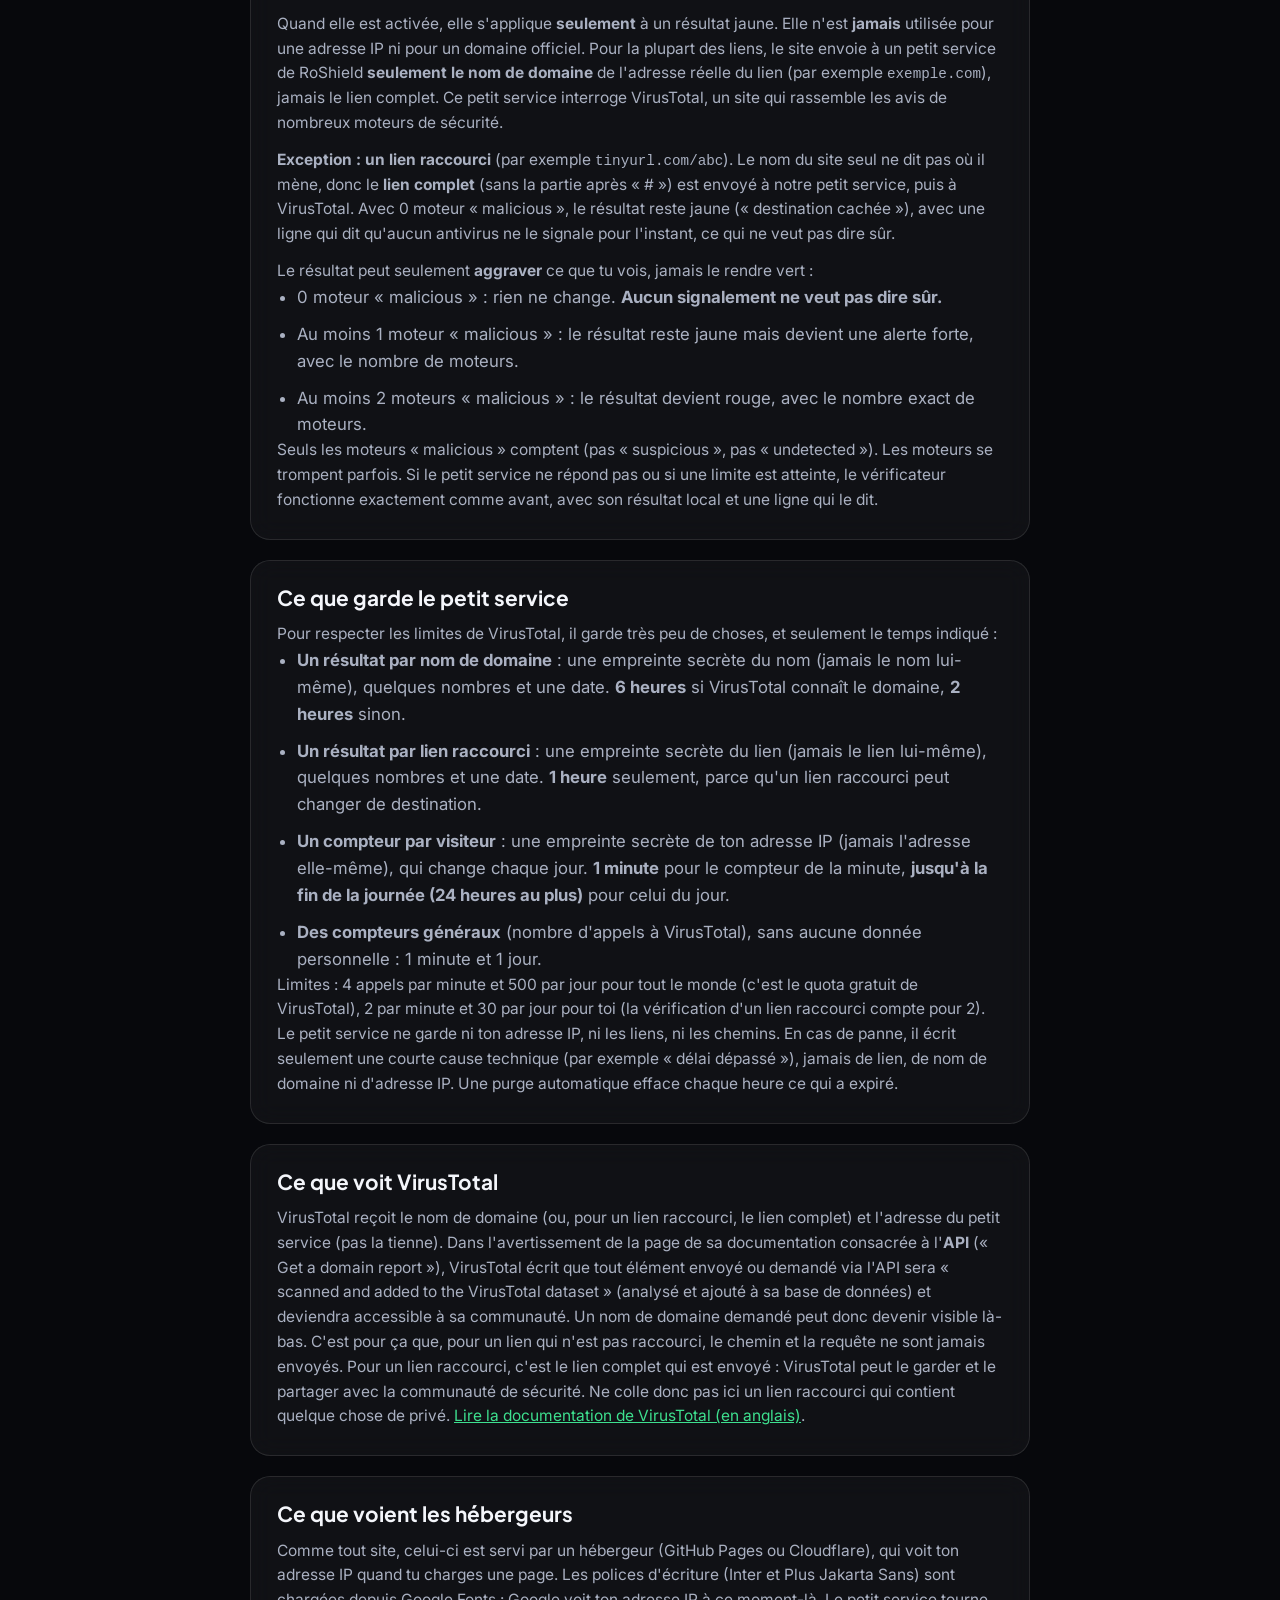
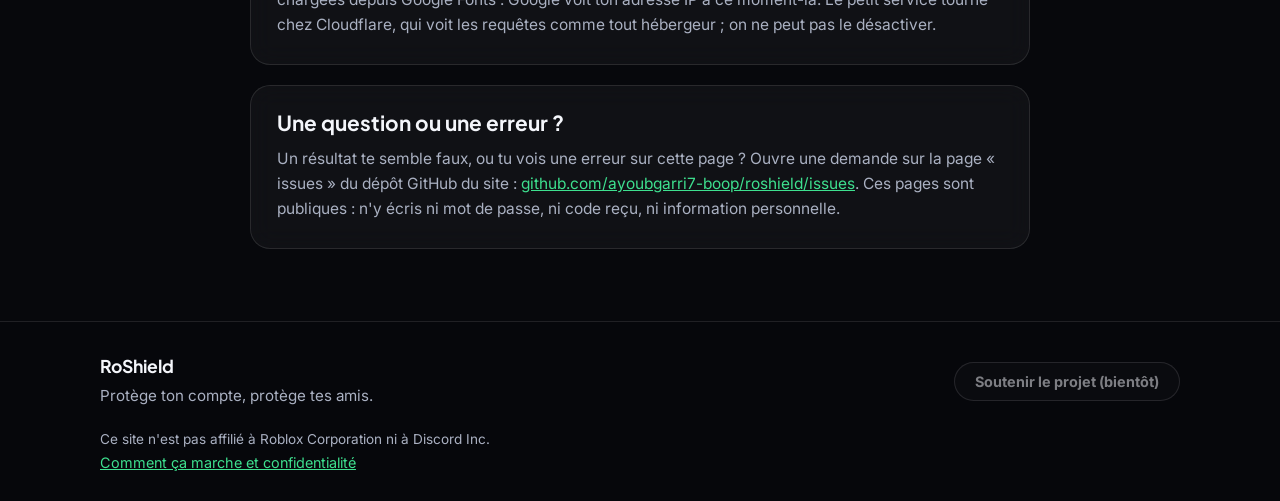
==== commit 35d4f835: "Envoyer le lien complet des liens raccourcis à /reputation-lien et mettre à jour la confidentialité " ====
--- a/confidentialite.html
+++ b/confidentialite.html
@@ -4,7 +4,7 @@
   <meta charset="UTF-8">
   <meta name="viewport" content="width=device-width, initial-scale=1">
   <title>Comment ça marche et confidentialité</title>
-  <meta name="description" content="Comment le vérificateur de liens décide, ce qui reste sur ton appareil, ce qui peut être envoyé (seulement un nom de domaine) et ce que le petit service garde.">
+  <meta name="description" content="Comment le vérificateur de liens décide, ce qui reste sur ton appareil, ce qui peut être envoyé (un nom de domaine, ou le lien complet d'un lien raccourci) et ce que le petit service garde.">
 
   <link rel="preconnect" href="https://fonts.googleapis.com">
   <link rel="preconnect" href="https://fonts.gstatic.com" crossorigin>
@@ -35,8 +35,8 @@
     <section class="carte conseil">
       <h2>En bref</h2>
       <ul>
-        <li>Ton lien complet reste sur ton appareil : il n'est jamais envoyé.</li>
-        <li>Une vérification complémentaire avec VirusTotal est possible. Son état (activée ou non) est indiqué plus bas. Quand elle est activée, seul un nom de domaine peut être envoyé, seulement pour un résultat jaune.</li>
+        <li>Ton lien reste sur ton appareil, sauf s'il est raccourci (comme tinyurl.com/abc) : dans ce cas seulement, le lien complet est envoyé.</li>
+        <li>Une vérification complémentaire avec VirusTotal est possible. Son état (activée ou non) est indiqué plus bas. Quand elle est activée, seul un nom de domaine peut être envoyé, seulement pour un résultat jaune. Exception : un lien raccourci, dont le lien complet est envoyé, car le nom du site seul ne dit pas où il mène.</li>
         <li>Un résultat n'est jamais une preuve, et VirusTotal peut seulement aggraver un résultat, jamais le rendre vert.</li>
       </ul>
       <p class="note-source">Dernière mise à jour : 6 octobre 2026</p>
@@ -56,7 +56,7 @@
     <section class="carte conseil">
       <h2>Ce qui reste sur ton appareil</h2>
       <p>
-        <strong>Ton lien complet n'est jamais envoyé.</strong> Le chemin, la requête et tout ce qui suit le nom de domaine restent chez toi.
+        <strong>Ton lien complet reste chez toi, sauf s'il est raccourci</strong> (voir plus bas). Pour tout autre lien, le chemin, la requête et tout ce qui suit le nom de domaine restent chez toi.
         Le site n'utilise ni compte, ni mesure d'audience, ni publicité. Ce site ne dépose lui-même aucun cookie et ne garde rien dans ton navigateur (rien n'est prévu pour ça dans son code). Ses hébergeurs et les services qui fournissent les polices (GitHub Pages, Cloudflare, Google Fonts) peuvent utiliser leurs propres techniques, que nous ne contrôlons pas.
       </p>
     </section>
@@ -80,9 +80,15 @@
       </p>
       <p>
         Quand elle est activée, elle s'applique <strong>seulement</strong> à un résultat jaune. Elle n'est <strong>jamais</strong> utilisée pour
-        un raccourcisseur de liens, une adresse IP ni un domaine officiel. Le site envoie à un petit service de RoShield
+        une adresse IP ni pour un domaine officiel. Pour la plupart des liens, le site envoie à un petit service de RoShield
         <strong>seulement le nom de domaine</strong> de l'adresse réelle du lien (par exemple <code>exemple.com</code>), jamais le lien complet.
         Ce petit service interroge VirusTotal, un site qui rassemble les avis de nombreux moteurs de sécurité.
+      </p>
+      <p>
+        <strong>Exception : un lien raccourci</strong> (par exemple <code>tinyurl.com/abc</code>). Le nom du site seul ne dit pas où il mène,
+        donc le <strong>lien complet</strong> (sans la partie après « # ») est envoyé à notre petit service, puis à VirusTotal.
+        Avec 0 moteur « malicious », le résultat reste jaune (« destination cachée »), avec une ligne qui dit qu'aucun antivirus ne le signale
+        pour l'instant, ce qui ne veut pas dire sûr.
       </p>
       <p>
         Le résultat peut seulement <strong>aggraver</strong> ce que tu vois, jamais le rendre vert :
@@ -104,12 +110,13 @@
       <p>Pour respecter les limites de VirusTotal, il garde très peu de choses, et seulement le temps indiqué :</p>
       <ul>
         <li><strong>Un résultat par nom de domaine</strong> : une empreinte secrète du nom (jamais le nom lui-même), quelques nombres et une date. <strong>6 heures</strong> si VirusTotal connaît le domaine, <strong>2 heures</strong> sinon.</li>
+        <li><strong>Un résultat par lien raccourci</strong> : une empreinte secrète du lien (jamais le lien lui-même), quelques nombres et une date. <strong>1 heure</strong> seulement, parce qu'un lien raccourci peut changer de destination.</li>
         <li><strong>Un compteur par visiteur</strong> : une empreinte secrète de ton adresse IP (jamais l'adresse elle-même), qui change chaque jour. <strong>1 minute</strong> pour le compteur de la minute, <strong>jusqu'à la fin de la journée (24 heures au plus)</strong> pour celui du jour.</li>
         <li><strong>Des compteurs généraux</strong> (nombre d'appels à VirusTotal), sans aucune donnée personnelle : 1 minute et 1 jour.</li>
       </ul>
       <p>
-        Limites : 4 appels par minute et 500 par jour pour tout le monde (c'est le quota gratuit de VirusTotal), 2 par minute et 30 par jour pour toi.
-        Le petit service ne garde ni ton adresse IP, ni les liens, ni les chemins, et il n'écrit aucun journal.
+        Limites : 4 appels par minute et 500 par jour pour tout le monde (c'est le quota gratuit de VirusTotal), 2 par minute et 30 par jour pour toi (la vérification d'un lien raccourci compte pour 2).
+        Le petit service ne garde ni ton adresse IP, ni les liens, ni les chemins. En cas de panne, il écrit seulement une courte cause technique (par exemple « délai dépassé »), jamais de lien, de nom de domaine ni d'adresse IP.
         Une purge automatique efface chaque heure ce qui a expiré.
       </p>
     </section>
@@ -117,10 +124,12 @@
     <section class="carte conseil">
       <h2>Ce que voit VirusTotal</h2>
       <p>
-        VirusTotal reçoit le nom de domaine et l'adresse du petit service (pas la tienne). Dans l'avertissement de la page de sa documentation consacrée à l'<strong>API</strong>
+        VirusTotal reçoit le nom de domaine (ou, pour un lien raccourci, le lien complet) et l'adresse du petit service (pas la tienne). Dans l'avertissement de la page de sa documentation consacrée à l'<strong>API</strong>
         (« Get a domain report »), VirusTotal écrit que tout élément envoyé ou demandé via l'API sera « scanned and added to the VirusTotal dataset »
         (analysé et ajouté à sa base de données) et deviendra accessible à sa communauté. Un nom de domaine demandé peut donc devenir
-        visible là-bas. C'est pour ça que le lien complet, le chemin et la requête ne sont jamais envoyés, et que les raccourcisseurs sont exclus.
+        visible là-bas. C'est pour ça que, pour un lien qui n'est pas raccourci, le chemin et la requête ne sont jamais envoyés.
+        Pour un lien raccourci, c'est le lien complet qui est envoyé : VirusTotal peut le garder et le partager avec la communauté de sécurité.
+        Ne colle donc pas ici un lien raccourci qui contient quelque chose de privé.
         <a href="https://docs.virustotal.com/reference/domain-info" target="_blank" rel="noopener noreferrer">Lire la documentation de VirusTotal (en anglais)</a>.
       </p>
     </section>
--- a/css/style.css
+++ b/css/style.css
@@ -875,69 +875,7 @@
   .sur-titre { letter-spacing: 0.1em; gap: 8px; font-size: 0.72rem; }
 }
 
-/* ---------- 13. QUESTION DU VÉRIFICATEUR ("Que disait le message qui accompagnait ce lien ?") ---------- */
-.verif__question {
-  margin: 20px 0 0;
-  padding: 0;
-  border: 0;
-  min-width: 0;   /* un fieldset ne doit pas élargir la page */
-}
-.verif__legende {
-  padding: 0;
-  margin-bottom: 10px;
-  font-weight: 600;
-}
-/* Les choix sont en liste : les libellés sont longs, ils restent lisibles à toutes les largeurs */
-.verif__choix { display: flex; flex-direction: column; gap: 10px; }
-
-/* Chaque choix est une grande zone à toucher ; le vrai bouton radio reste utilisable au clavier */
-.choix { position: relative; display: block; cursor: pointer; }
-.choix input {
-  position: absolute;
-  opacity: 0;
-  width: 1px;
-  height: 1px;
-  margin: 0;
-}
-.choix span {
-  display: flex;
-  align-items: center;
-  gap: 12px;
-  min-height: 48px;
-  padding: 10px 18px;
-  border-radius: 16px;
-  border: 1px solid rgba(255, 255, 255, 0.22);
-  background: rgba(0, 0, 0, 0.3);
-  color: var(--texte-doux);
-  font-weight: 600;
-  line-height: 1.35;
-  transition: color 0.2s, background 0.2s, border-color 0.2s;
-}
-/* Le rond du bouton radio, dessiné en CSS */
-.choix span::before {
-  content: "";
-  flex: none;
-  width: 18px;
-  height: 18px;
-  border-radius: 50%;
-  border: 2px solid rgba(255, 255, 255, 0.45);
-  transition: border-color 0.2s, background 0.2s, box-shadow 0.2s;
-}
-.choix:hover span { color: var(--texte); border-color: rgba(255, 255, 255, 0.4); }
-.choix input:checked + span {
-  color: var(--texte);
-  background: rgba(62, 224, 143, 0.12);
-  border-color: var(--vert);
-}
-.choix input:checked + span::before {
-  border-color: var(--vert);
-  background: var(--vert);
-  box-shadow: inset 0 0 0 3px #0b0c10;
-}
-.choix input:focus-visible + span { outline: 2px solid var(--vert); outline-offset: 3px; }
-
-.verif__aide { margin: 12px 0 0; color: var(--texte-doux); font-size: 0.9rem; }
-
+/* ---------- 13. BOUTON DU VÉRIFICATEUR ---------- */
 /* Le bouton "Vérifier" vient APRÈS la question */
 .verif__bouton { margin-top: 20px; }
 @media (max-width: 820px) {
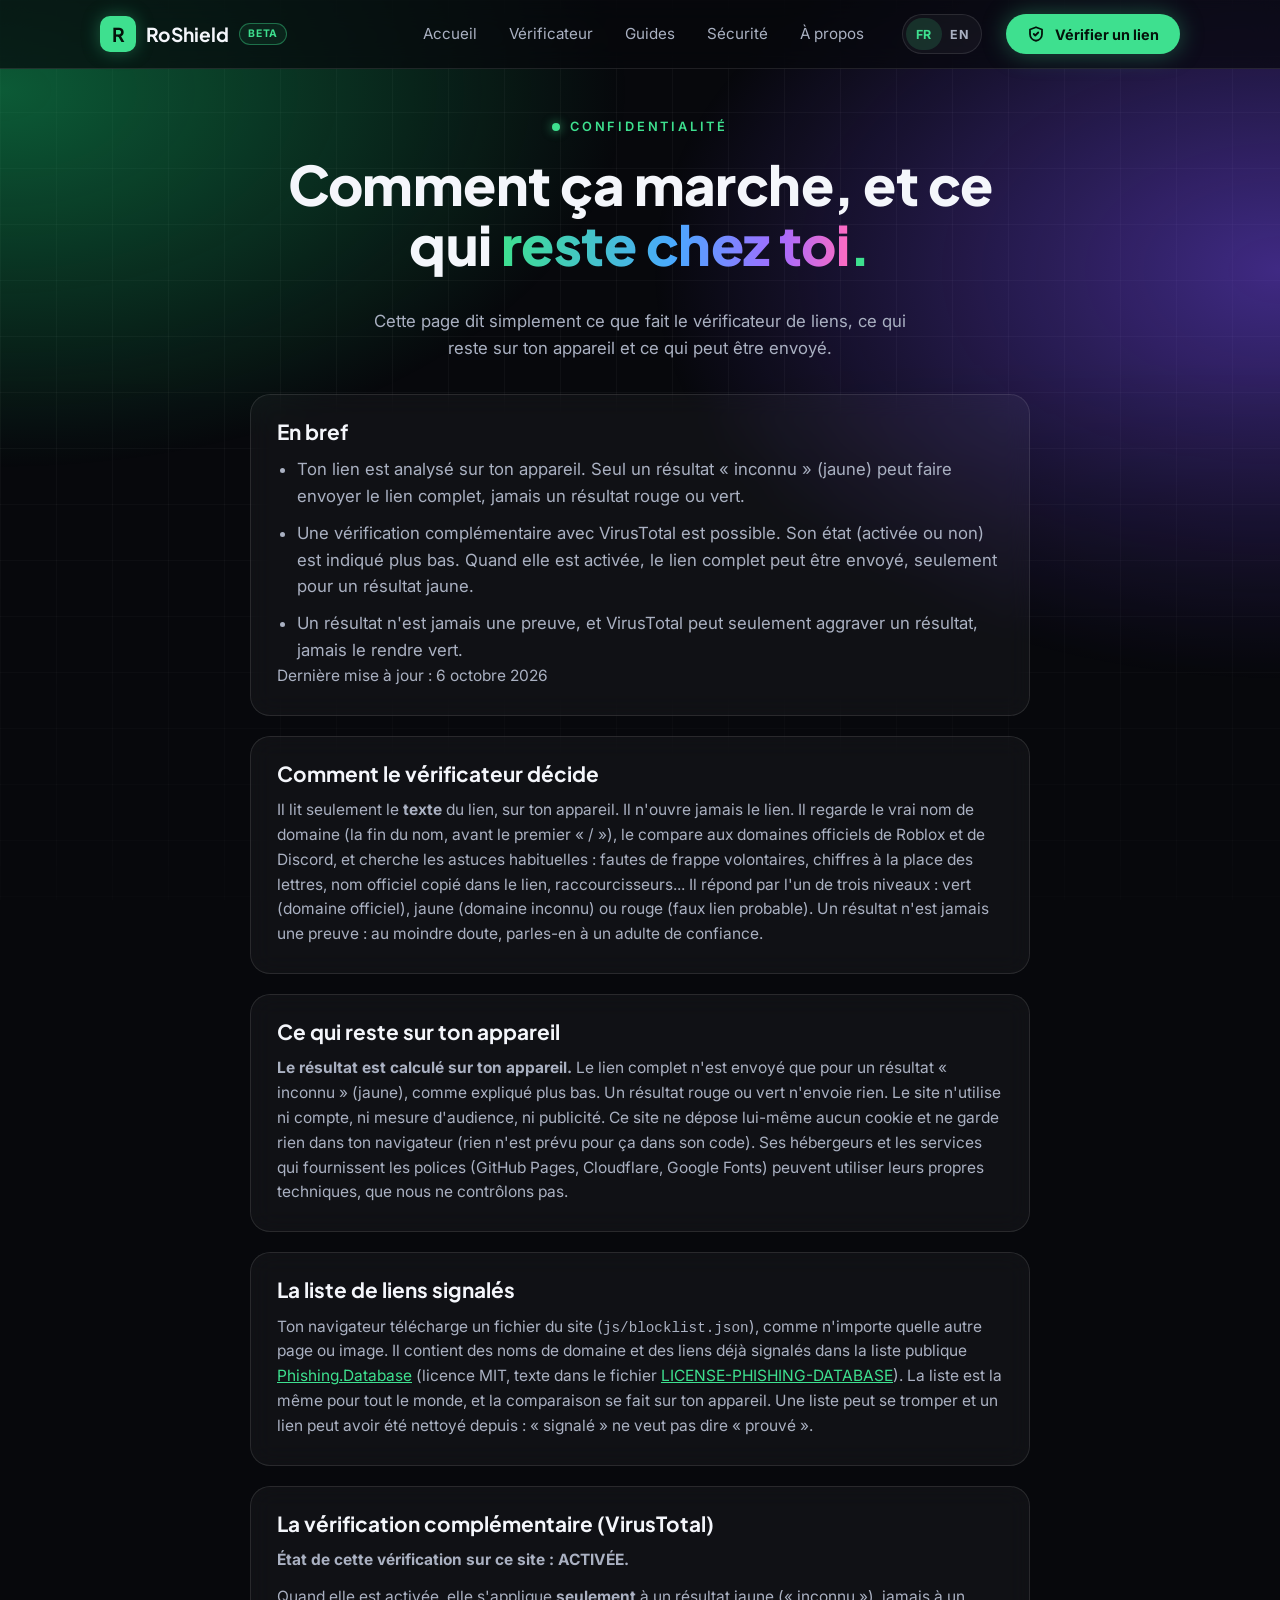
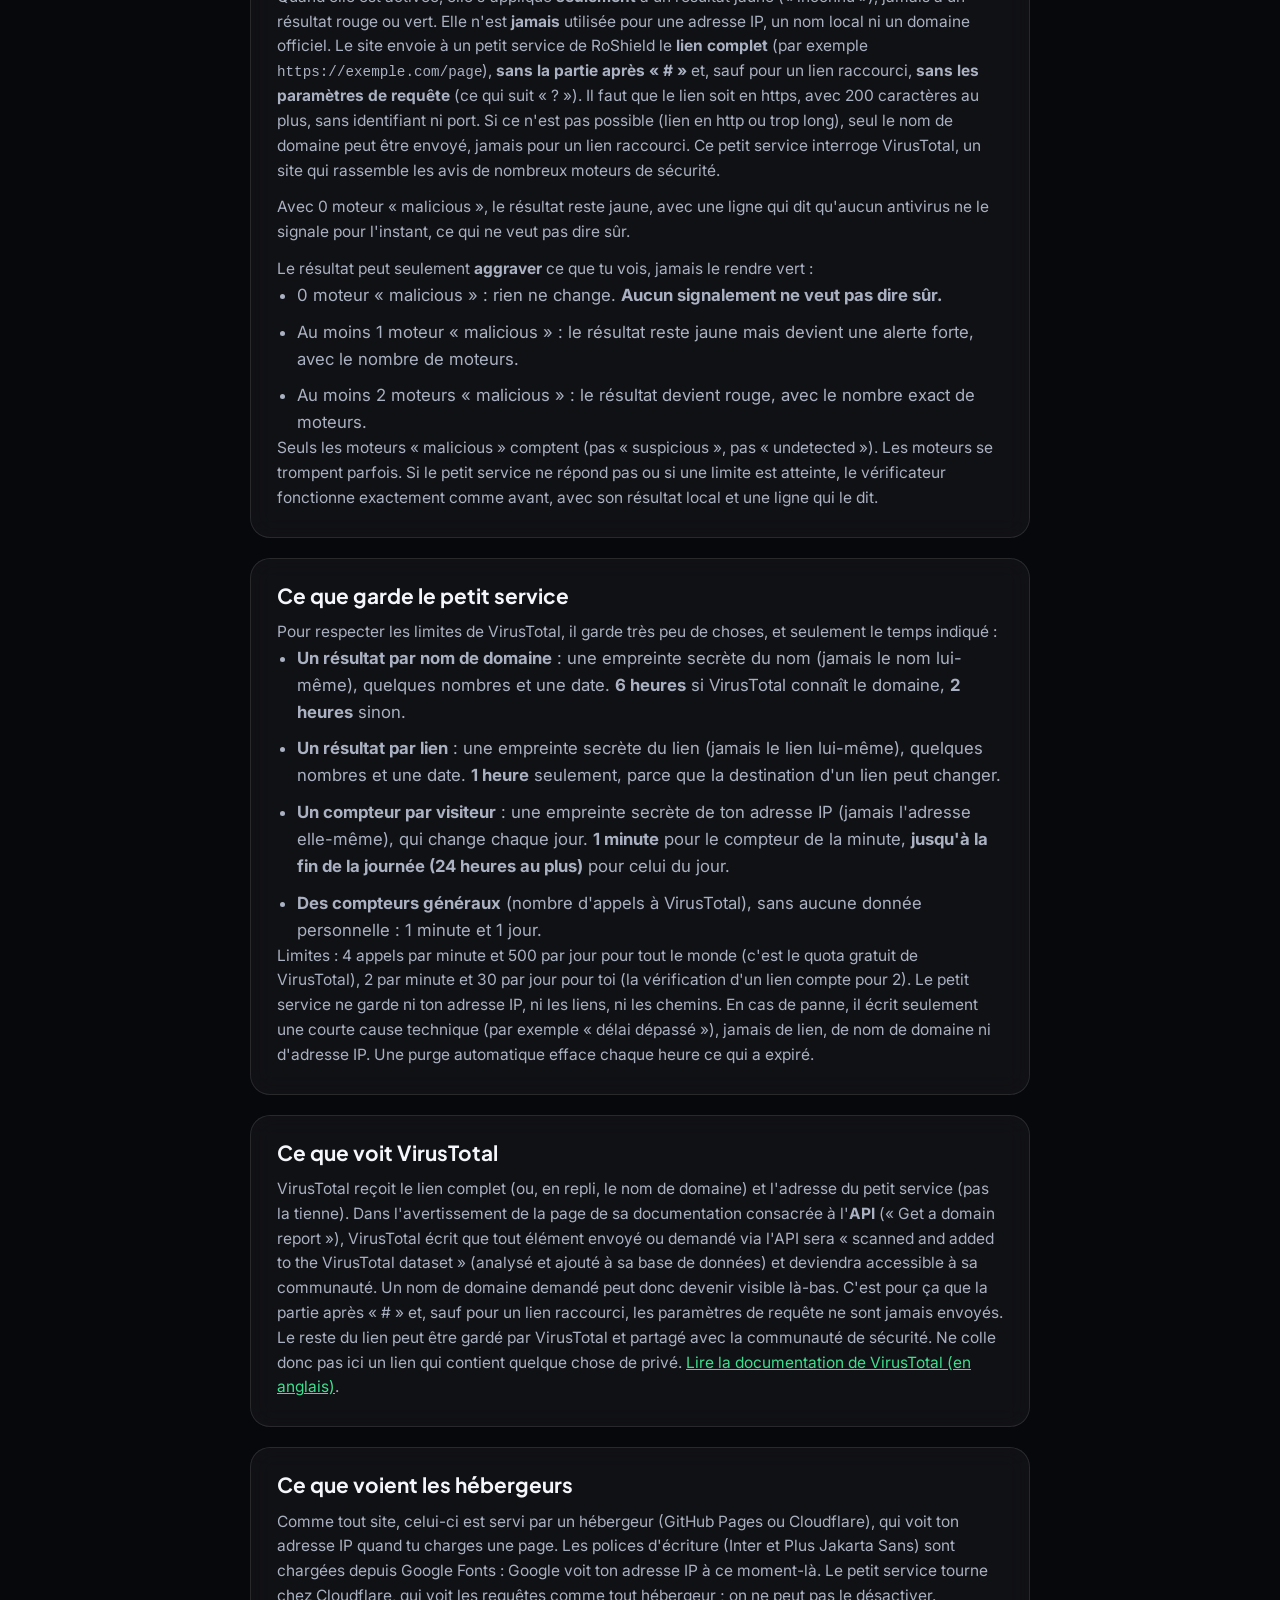
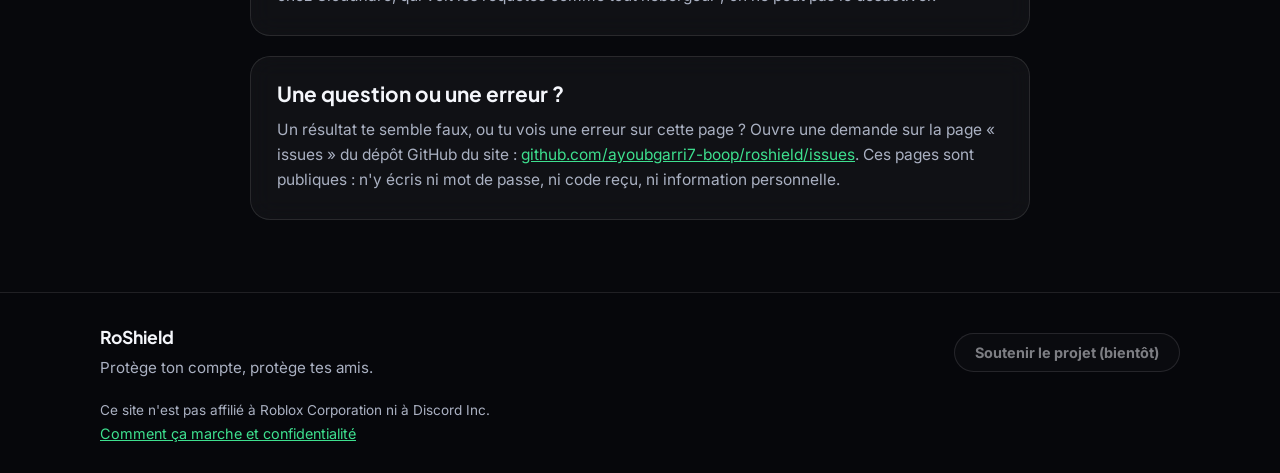
==== commit 2aa386eb: "Envoyer le lien complet de tout résultat jaune à /reputation-lien - Pour tout résultat jaune (jamais" ====
--- a/confidentialite.html
+++ b/confidentialite.html
@@ -4,7 +4,7 @@
   <meta charset="UTF-8">
   <meta name="viewport" content="width=device-width, initial-scale=1">
   <title>Comment ça marche et confidentialité</title>
-  <meta name="description" content="Comment le vérificateur de liens décide, ce qui reste sur ton appareil, ce qui peut être envoyé (un nom de domaine, ou le lien complet d'un lien raccourci) et ce que le petit service garde.">
+  <meta name="description" content="Comment le vérificateur de liens décide, ce qui reste sur ton appareil, ce qui peut être envoyé (le lien complet d'un lien « inconnu ») et ce que le petit service garde.">
 
   <link rel="preconnect" href="https://fonts.googleapis.com">
   <link rel="preconnect" href="https://fonts.gstatic.com" crossorigin>
@@ -35,8 +35,8 @@
     <section class="carte conseil">
       <h2>En bref</h2>
       <ul>
-        <li>Ton lien reste sur ton appareil, sauf s'il est raccourci (comme tinyurl.com/abc) : dans ce cas seulement, le lien complet est envoyé.</li>
-        <li>Une vérification complémentaire avec VirusTotal est possible. Son état (activée ou non) est indiqué plus bas. Quand elle est activée, seul un nom de domaine peut être envoyé, seulement pour un résultat jaune. Exception : un lien raccourci, dont le lien complet est envoyé, car le nom du site seul ne dit pas où il mène.</li>
+        <li>Ton lien est analysé sur ton appareil. Seul un résultat « inconnu » (jaune) peut faire envoyer le lien complet, jamais un résultat rouge ou vert.</li>
+        <li>Une vérification complémentaire avec VirusTotal est possible. Son état (activée ou non) est indiqué plus bas. Quand elle est activée, le lien complet peut être envoyé, seulement pour un résultat jaune.</li>
         <li>Un résultat n'est jamais une preuve, et VirusTotal peut seulement aggraver un résultat, jamais le rendre vert.</li>
       </ul>
       <p class="note-source">Dernière mise à jour : 6 octobre 2026</p>
@@ -56,7 +56,7 @@
     <section class="carte conseil">
       <h2>Ce qui reste sur ton appareil</h2>
       <p>
-        <strong>Ton lien complet reste chez toi, sauf s'il est raccourci</strong> (voir plus bas). Pour tout autre lien, le chemin, la requête et tout ce qui suit le nom de domaine restent chez toi.
+        <strong>Le résultat est calculé sur ton appareil.</strong> Le lien complet n'est envoyé que pour un résultat « inconnu » (jaune), comme expliqué plus bas. Un résultat rouge ou vert n'envoie rien.
         Le site n'utilise ni compte, ni mesure d'audience, ni publicité. Ce site ne dépose lui-même aucun cookie et ne garde rien dans ton navigateur (rien n'est prévu pour ça dans son code). Ses hébergeurs et les services qui fournissent les polices (GitHub Pages, Cloudflare, Google Fonts) peuvent utiliser leurs propres techniques, que nous ne contrôlons pas.
       </p>
     </section>
@@ -79,15 +79,15 @@
         <strong id="statut-reputation">État de cette vérification sur ce site : …</strong>
       </p>
       <p>
-        Quand elle est activée, elle s'applique <strong>seulement</strong> à un résultat jaune. Elle n'est <strong>jamais</strong> utilisée pour
-        une adresse IP ni pour un domaine officiel. Pour la plupart des liens, le site envoie à un petit service de RoShield
-        <strong>seulement le nom de domaine</strong> de l'adresse réelle du lien (par exemple <code>exemple.com</code>), jamais le lien complet.
+        Quand elle est activée, elle s'applique <strong>seulement</strong> à un résultat jaune (« inconnu »), jamais à un résultat rouge ou vert. Elle n'est <strong>jamais</strong> utilisée pour
+        une adresse IP, un nom local ni un domaine officiel. Le site envoie à un petit service de RoShield le <strong>lien complet</strong>
+        (par exemple <code>https://exemple.com/page</code>), <strong>sans la partie après « # »</strong> et, sauf pour un lien raccourci,
+        <strong>sans les paramètres de requête</strong> (ce qui suit « ? »). Il faut que le lien soit en https, avec 200 caractères au plus, sans identifiant ni port.
+        Si ce n'est pas possible (lien en http ou trop long), seul le nom de domaine peut être envoyé, jamais pour un lien raccourci.
         Ce petit service interroge VirusTotal, un site qui rassemble les avis de nombreux moteurs de sécurité.
       </p>
       <p>
-        <strong>Exception : un lien raccourci</strong> (par exemple <code>tinyurl.com/abc</code>). Le nom du site seul ne dit pas où il mène,
-        donc le <strong>lien complet</strong> (sans la partie après « # ») est envoyé à notre petit service, puis à VirusTotal.
-        Avec 0 moteur « malicious », le résultat reste jaune (« destination cachée »), avec une ligne qui dit qu'aucun antivirus ne le signale
+        Avec 0 moteur « malicious », le résultat reste jaune, avec une ligne qui dit qu'aucun antivirus ne le signale
         pour l'instant, ce qui ne veut pas dire sûr.
       </p>
       <p>
@@ -110,12 +110,12 @@
       <p>Pour respecter les limites de VirusTotal, il garde très peu de choses, et seulement le temps indiqué :</p>
       <ul>
         <li><strong>Un résultat par nom de domaine</strong> : une empreinte secrète du nom (jamais le nom lui-même), quelques nombres et une date. <strong>6 heures</strong> si VirusTotal connaît le domaine, <strong>2 heures</strong> sinon.</li>
-        <li><strong>Un résultat par lien raccourci</strong> : une empreinte secrète du lien (jamais le lien lui-même), quelques nombres et une date. <strong>1 heure</strong> seulement, parce qu'un lien raccourci peut changer de destination.</li>
+        <li><strong>Un résultat par lien</strong> : une empreinte secrète du lien (jamais le lien lui-même), quelques nombres et une date. <strong>1 heure</strong> seulement, parce que la destination d'un lien peut changer.</li>
         <li><strong>Un compteur par visiteur</strong> : une empreinte secrète de ton adresse IP (jamais l'adresse elle-même), qui change chaque jour. <strong>1 minute</strong> pour le compteur de la minute, <strong>jusqu'à la fin de la journée (24 heures au plus)</strong> pour celui du jour.</li>
         <li><strong>Des compteurs généraux</strong> (nombre d'appels à VirusTotal), sans aucune donnée personnelle : 1 minute et 1 jour.</li>
       </ul>
       <p>
-        Limites : 4 appels par minute et 500 par jour pour tout le monde (c'est le quota gratuit de VirusTotal), 2 par minute et 30 par jour pour toi (la vérification d'un lien raccourci compte pour 2).
+        Limites : 4 appels par minute et 500 par jour pour tout le monde (c'est le quota gratuit de VirusTotal), 2 par minute et 30 par jour pour toi (la vérification d'un lien compte pour 2).
         Le petit service ne garde ni ton adresse IP, ni les liens, ni les chemins. En cas de panne, il écrit seulement une courte cause technique (par exemple « délai dépassé »), jamais de lien, de nom de domaine ni d'adresse IP.
         Une purge automatique efface chaque heure ce qui a expiré.
       </p>
@@ -124,12 +124,12 @@
     <section class="carte conseil">
       <h2>Ce que voit VirusTotal</h2>
       <p>
-        VirusTotal reçoit le nom de domaine (ou, pour un lien raccourci, le lien complet) et l'adresse du petit service (pas la tienne). Dans l'avertissement de la page de sa documentation consacrée à l'<strong>API</strong>
+        VirusTotal reçoit le lien complet (ou, en repli, le nom de domaine) et l'adresse du petit service (pas la tienne). Dans l'avertissement de la page de sa documentation consacrée à l'<strong>API</strong>
         (« Get a domain report »), VirusTotal écrit que tout élément envoyé ou demandé via l'API sera « scanned and added to the VirusTotal dataset »
         (analysé et ajouté à sa base de données) et deviendra accessible à sa communauté. Un nom de domaine demandé peut donc devenir
-        visible là-bas. C'est pour ça que, pour un lien qui n'est pas raccourci, le chemin et la requête ne sont jamais envoyés.
-        Pour un lien raccourci, c'est le lien complet qui est envoyé : VirusTotal peut le garder et le partager avec la communauté de sécurité.
-        Ne colle donc pas ici un lien raccourci qui contient quelque chose de privé.
+        visible là-bas. C'est pour ça que la partie après « # » et, sauf pour un lien raccourci, les paramètres de requête ne sont jamais envoyés.
+        Le reste du lien peut être gardé par VirusTotal et partagé avec la communauté de sécurité.
+        Ne colle donc pas ici un lien qui contient quelque chose de privé.
         <a href="https://docs.virustotal.com/reference/domain-info" target="_blank" rel="noopener noreferrer">Lire la documentation de VirusTotal (en anglais)</a>.
       </p>
     </section>
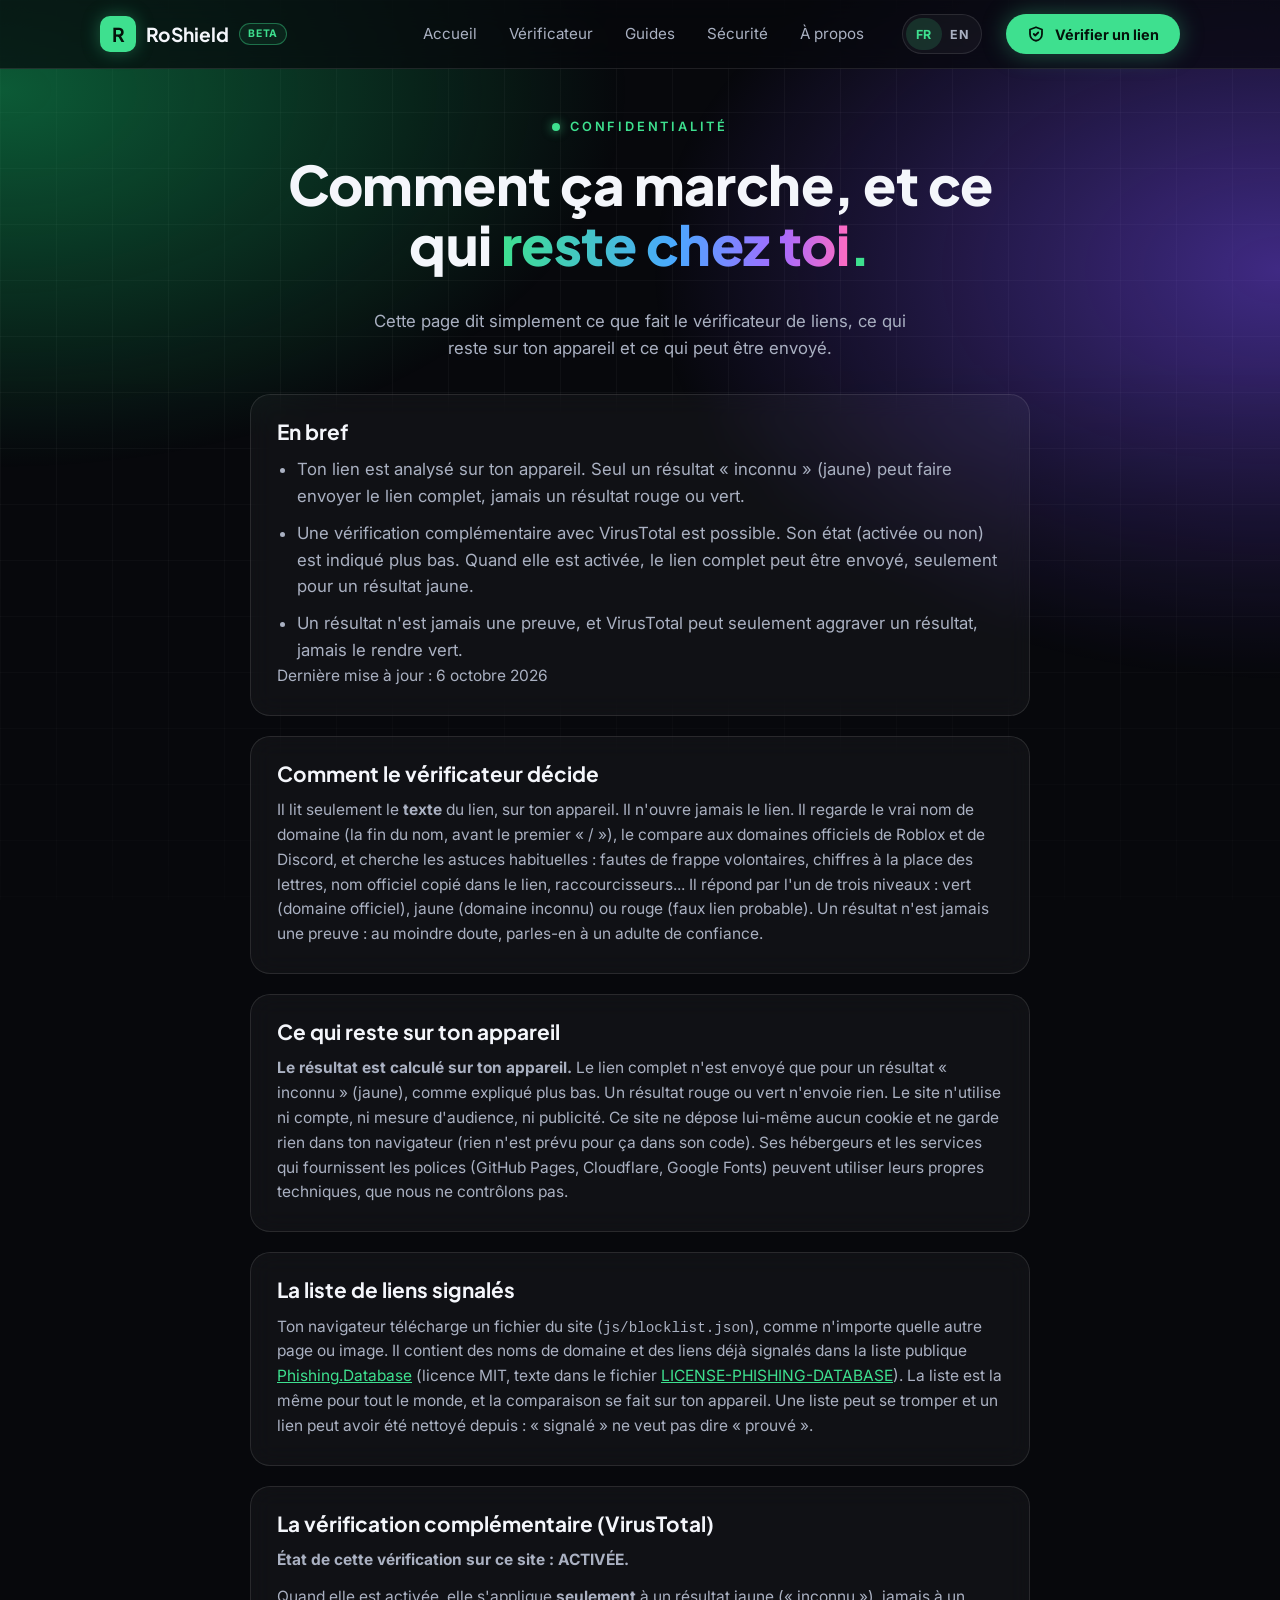
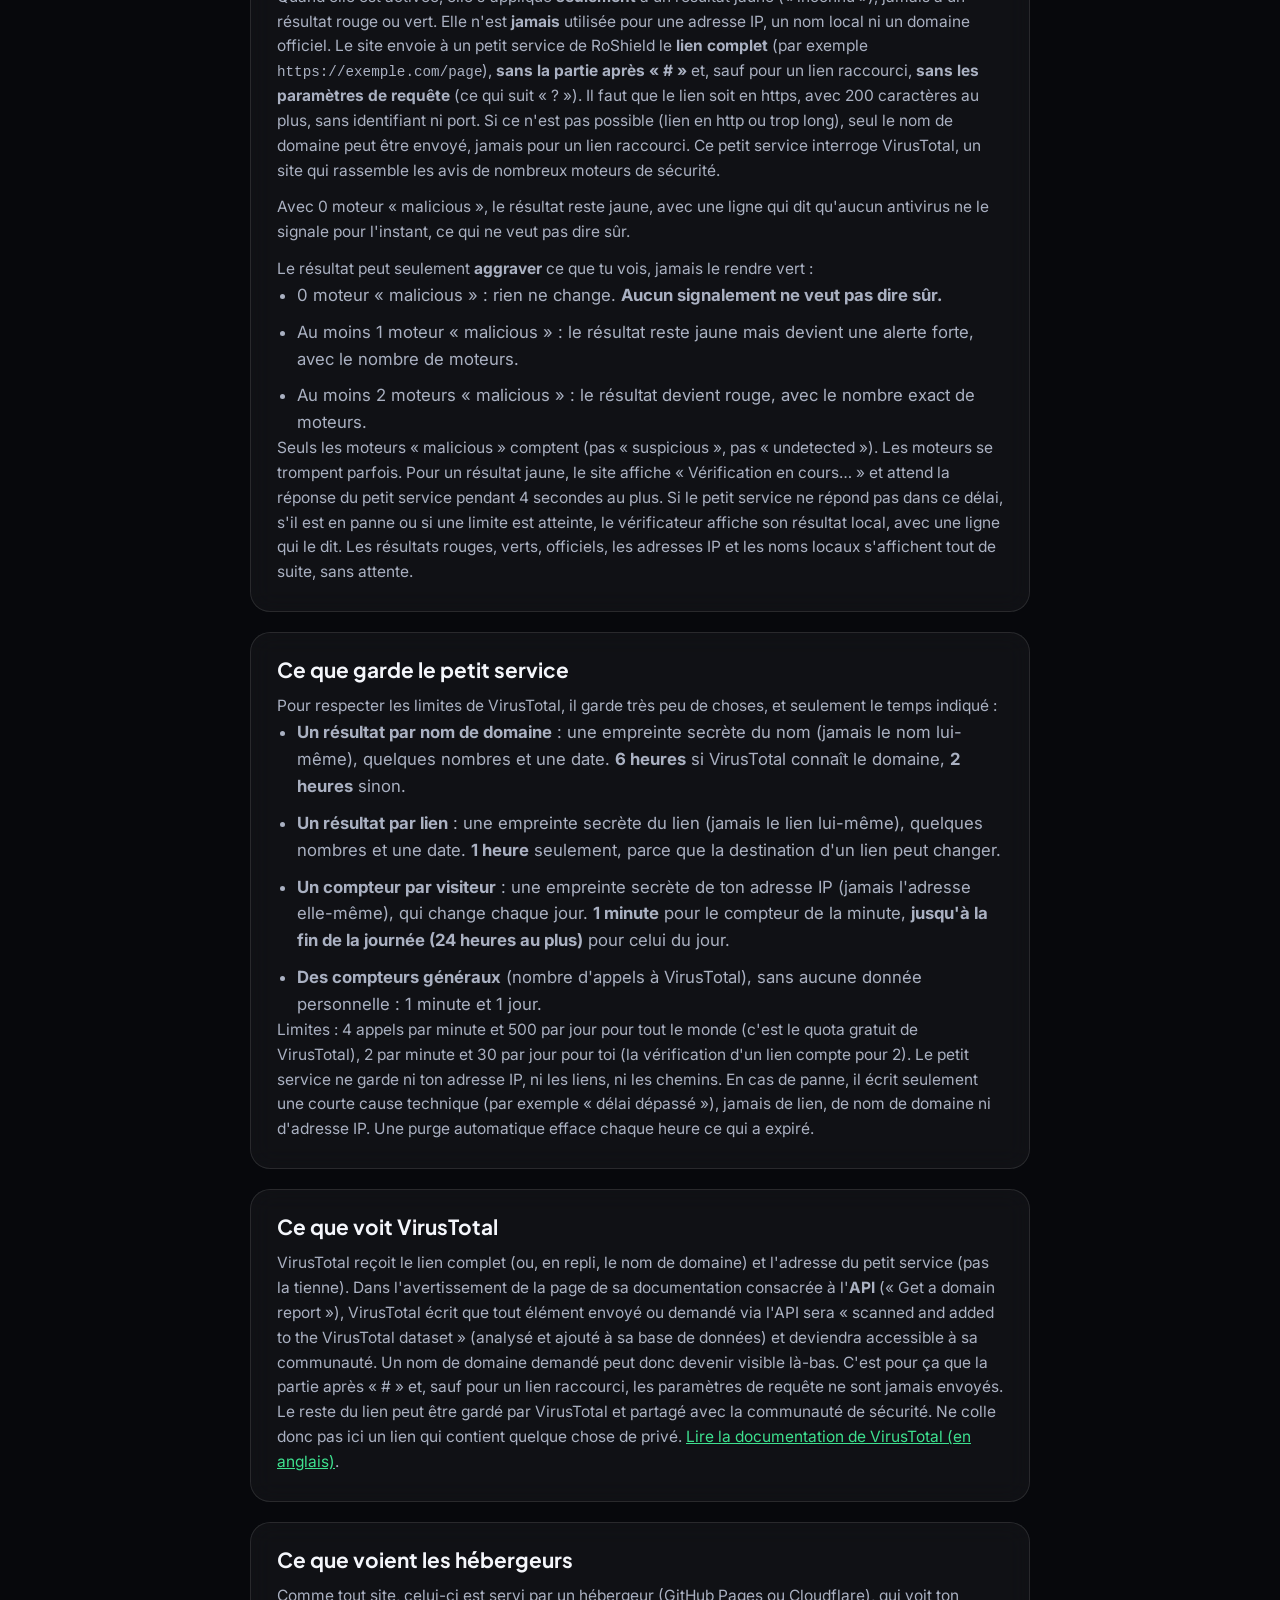
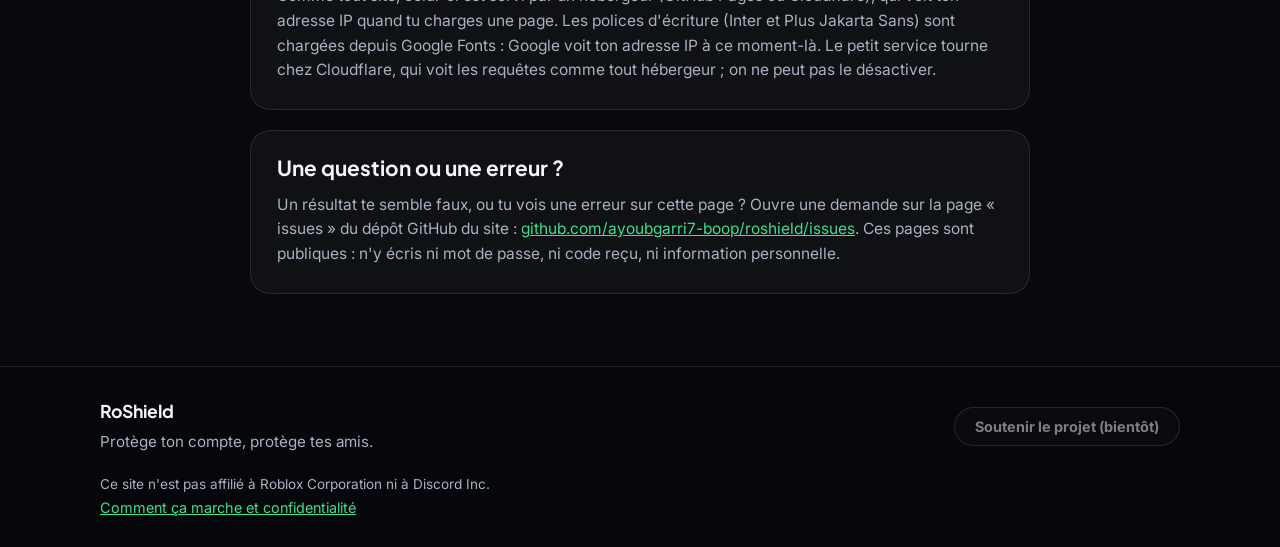
==== commit b2dca0ab: "Afficher « Vérification en cours… » au lieu du jaune pendant la vérification (4 s au plus) - Un résu" ====
--- a/confidentialite.html
+++ b/confidentialite.html
@@ -100,8 +100,10 @@
       </ul>
       <p>
         Seuls les moteurs « malicious » comptent (pas « suspicious », pas « undetected »). Les moteurs se trompent parfois.
-        Si le petit service ne répond pas ou si une limite est atteinte, le vérificateur fonctionne exactement comme avant,
-        avec son résultat local et une ligne qui le dit.
+        Pour un résultat jaune, le site affiche « Vérification en cours… » et attend la réponse du petit service pendant 4 secondes au plus.
+        Si le petit service ne répond pas dans ce délai, s'il est en panne ou si une limite est atteinte, le vérificateur affiche
+        son résultat local, avec une ligne qui le dit. Les résultats rouges, verts, officiels, les adresses IP et les noms locaux
+        s'affichent tout de suite, sans attente.
       </p>
     </section>
 
--- a/css/style.css
+++ b/css/style.css
@@ -503,6 +503,20 @@
 .resultat__raisons { margin: 0; padding-left: 22px; }
 .resultat__raisons li { margin-bottom: 10px; }
 
+/* « Vérification en cours… » : affiché seul, à la place du résultat jaune, 4 secondes au plus */
+.resultat--attente { display: flex; align-items: center; gap: 12px; border-color: var(--carte-bordure); }
+.attente__texte { margin: 0; color: var(--texte-doux); }
+.attente__rond {
+  flex: none;
+  width: 18px;
+  height: 18px;
+  border: 3px solid rgba(255, 255, 255, 0.18);
+  border-top-color: var(--vert);
+  border-radius: 50%;
+  animation: attente-tourne 0.9s linear infinite;
+}
+@keyframes attente-tourne { to { transform: rotate(360deg); } }
+
 /* Petite ligne d'explication (raccourcisseur, http://...) */
 .resultat__note {
   margin: 14px 0 0;
@@ -767,6 +781,7 @@
 /* Respecte les personnes qui désactivent les animations */
 @media (prefers-reduced-motion: reduce) {
   * { transition: none !important; scroll-behavior: auto !important; }
+  .attente__rond { animation: none; }
 }
 
 /* ---------- 10. PETITS TÉLÉPHONES (600px et moins) ----------
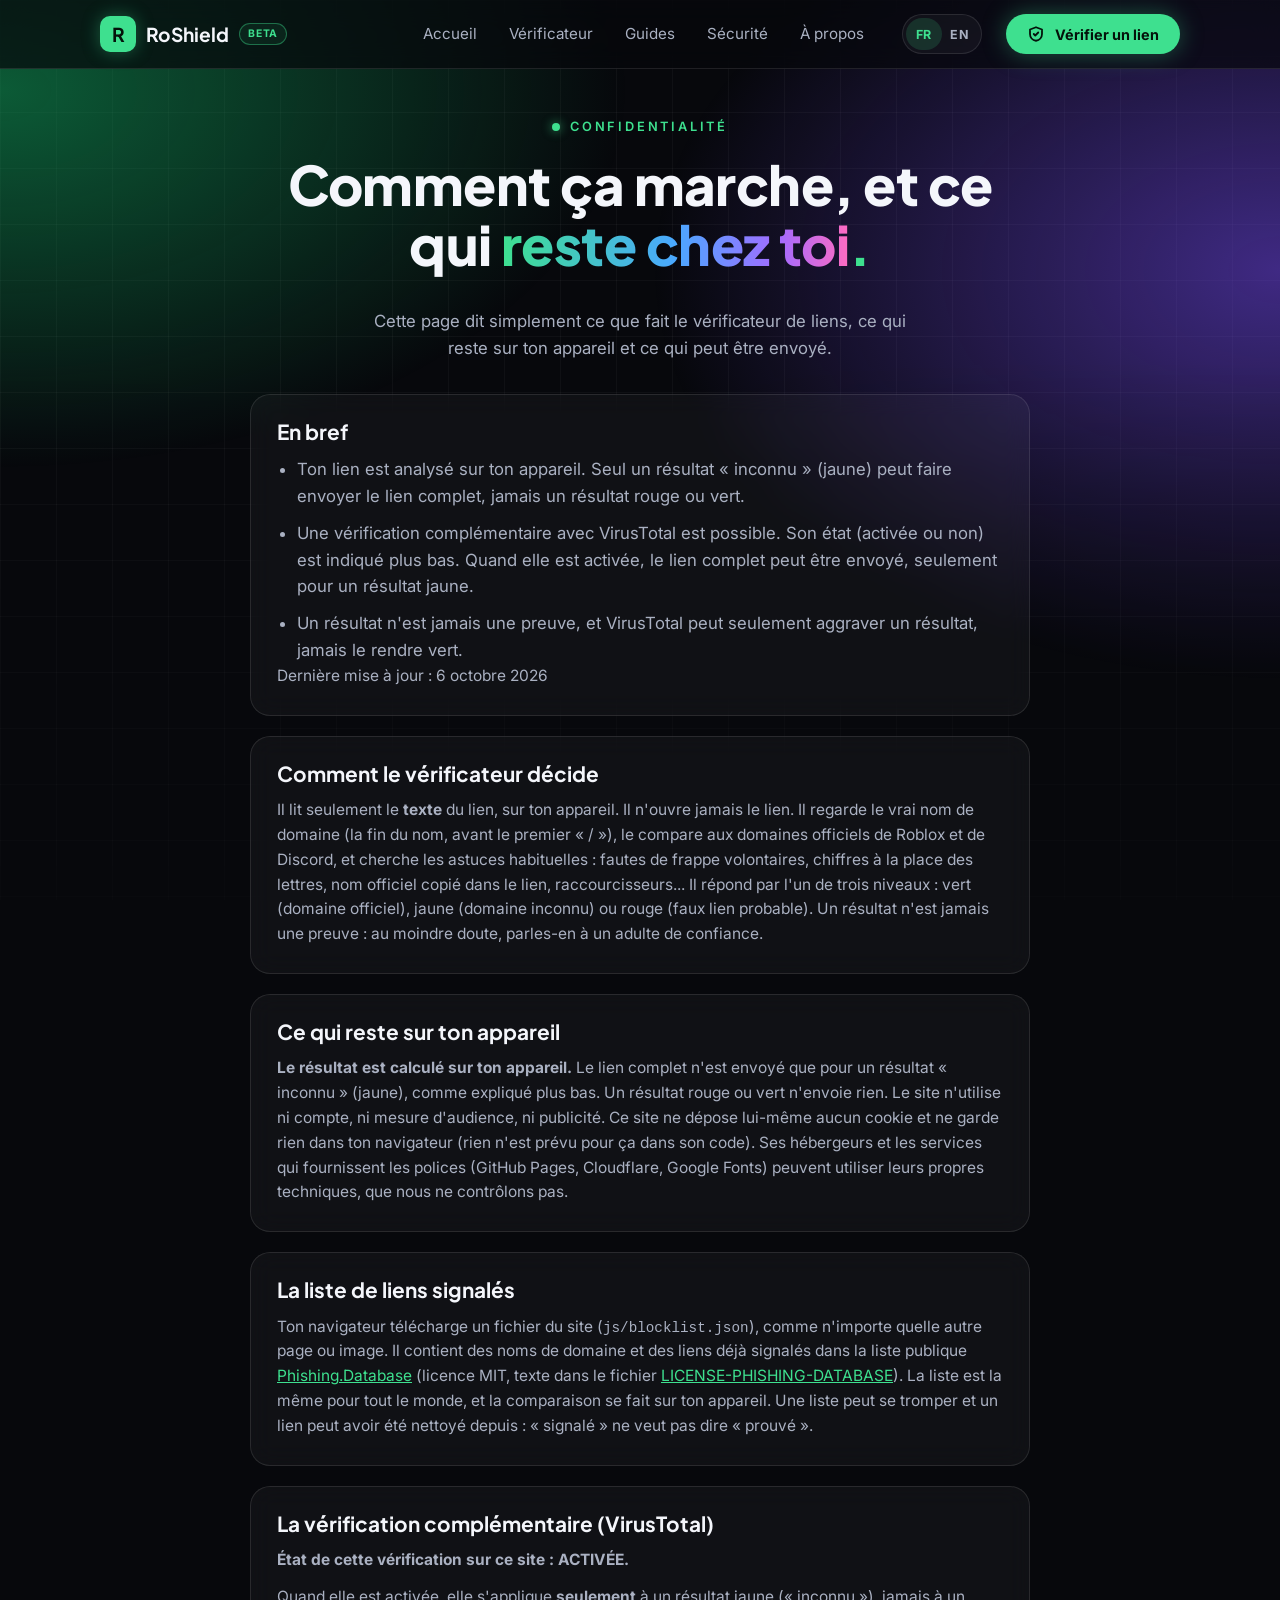
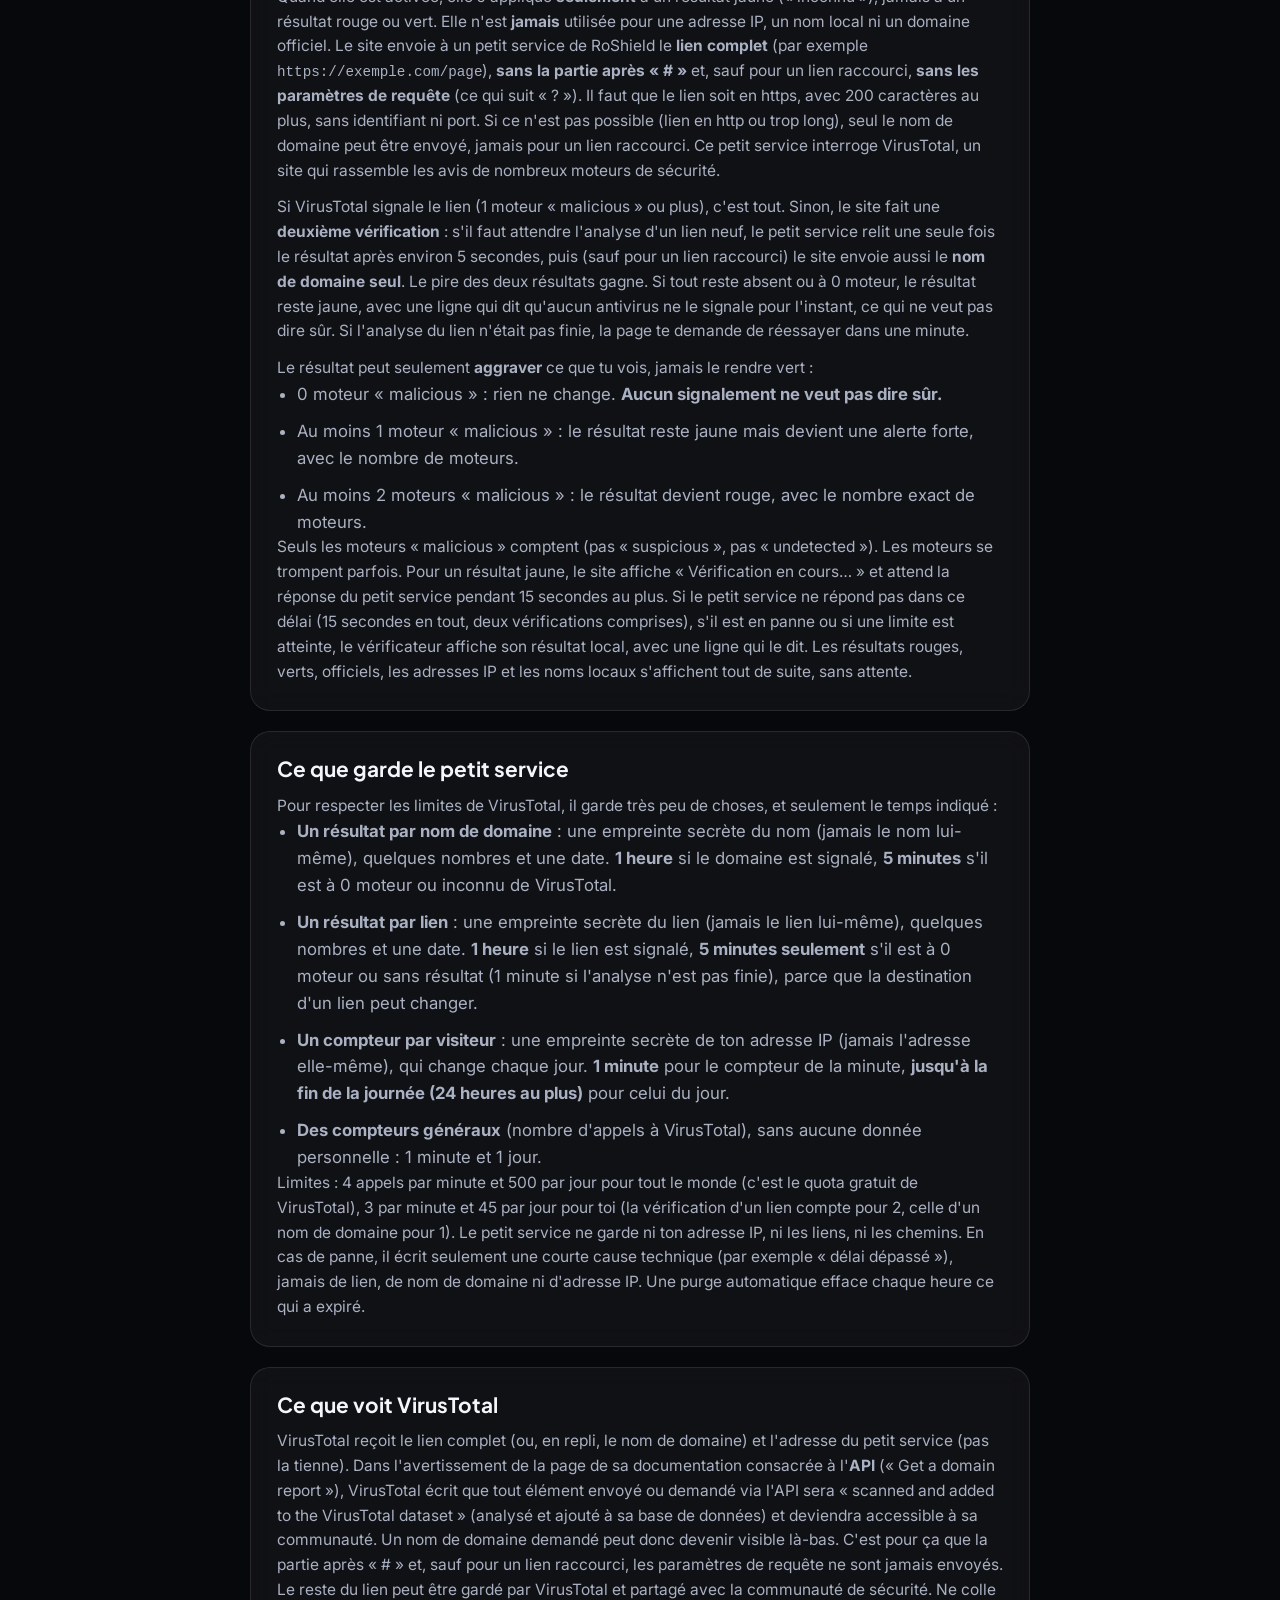
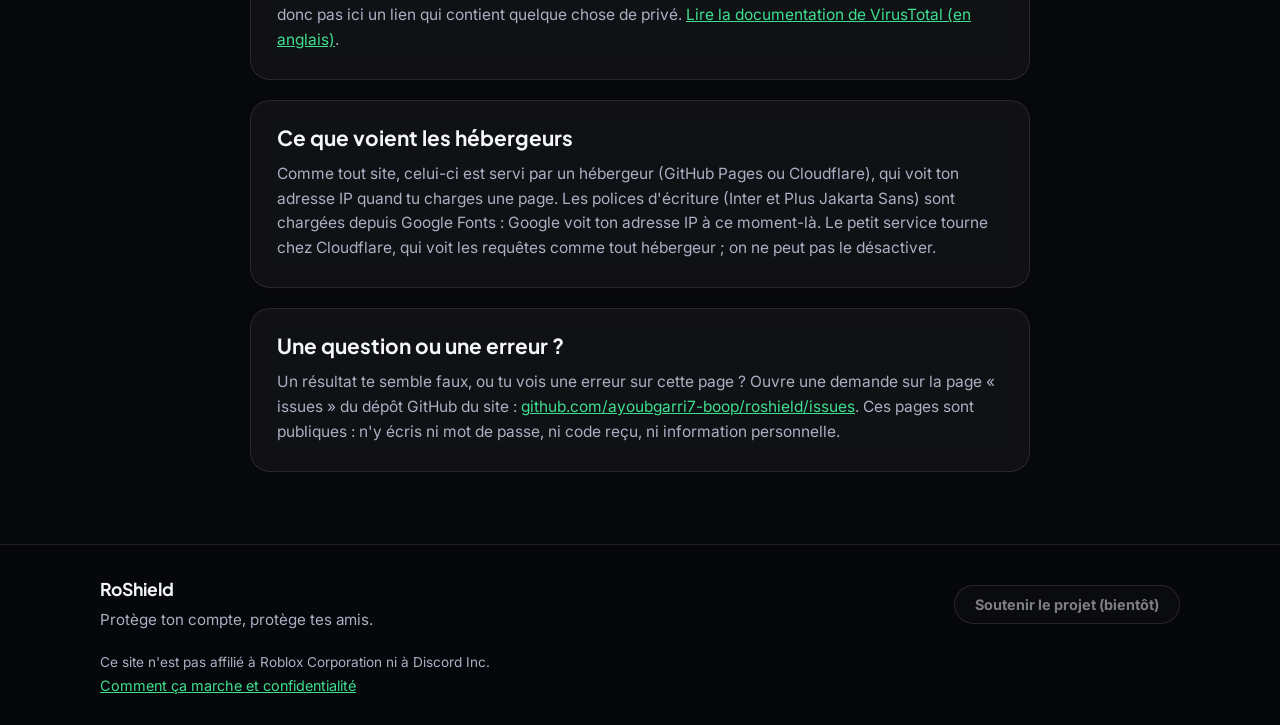
==== commit 37ffef7c: "Double vérification : le lien, puis le nom de domaine si rien n'est signalé - Un lien signalé (1 mot" ====
--- a/confidentialite.html
+++ b/confidentialite.html
@@ -87,8 +87,11 @@
         Ce petit service interroge VirusTotal, un site qui rassemble les avis de nombreux moteurs de sécurité.
       </p>
       <p>
-        Avec 0 moteur « malicious », le résultat reste jaune, avec une ligne qui dit qu'aucun antivirus ne le signale
-        pour l'instant, ce qui ne veut pas dire sûr.
+        Si VirusTotal signale le lien (1 moteur « malicious » ou plus), c'est tout. Sinon, le site fait une <strong>deuxième vérification</strong> :
+        s'il faut attendre l'analyse d'un lien neuf, le petit service relit une seule fois le résultat après environ 5 secondes, puis (sauf pour un
+        lien raccourci) le site envoie aussi le <strong>nom de domaine seul</strong>. Le pire des deux résultats gagne.
+        Si tout reste absent ou à 0 moteur, le résultat reste jaune, avec une ligne qui dit qu'aucun antivirus ne le signale
+        pour l'instant, ce qui ne veut pas dire sûr. Si l'analyse du lien n'était pas finie, la page te demande de réessayer dans une minute.
       </p>
       <p>
         Le résultat peut seulement <strong>aggraver</strong> ce que tu vois, jamais le rendre vert :
@@ -100,8 +103,8 @@
       </ul>
       <p>
         Seuls les moteurs « malicious » comptent (pas « suspicious », pas « undetected »). Les moteurs se trompent parfois.
-        Pour un résultat jaune, le site affiche « Vérification en cours… » et attend la réponse du petit service pendant 4 secondes au plus.
-        Si le petit service ne répond pas dans ce délai, s'il est en panne ou si une limite est atteinte, le vérificateur affiche
+        Pour un résultat jaune, le site affiche « Vérification en cours… » et attend la réponse du petit service pendant 15 secondes au plus.
+        Si le petit service ne répond pas dans ce délai (15 secondes en tout, deux vérifications comprises), s'il est en panne ou si une limite est atteinte, le vérificateur affiche
         son résultat local, avec une ligne qui le dit. Les résultats rouges, verts, officiels, les adresses IP et les noms locaux
         s'affichent tout de suite, sans attente.
       </p>
@@ -111,13 +114,13 @@
       <h2>Ce que garde le petit service</h2>
       <p>Pour respecter les limites de VirusTotal, il garde très peu de choses, et seulement le temps indiqué :</p>
       <ul>
-        <li><strong>Un résultat par nom de domaine</strong> : une empreinte secrète du nom (jamais le nom lui-même), quelques nombres et une date. <strong>6 heures</strong> si VirusTotal connaît le domaine, <strong>2 heures</strong> sinon.</li>
-        <li><strong>Un résultat par lien</strong> : une empreinte secrète du lien (jamais le lien lui-même), quelques nombres et une date. <strong>1 heure</strong> seulement, parce que la destination d'un lien peut changer.</li>
+        <li><strong>Un résultat par nom de domaine</strong> : une empreinte secrète du nom (jamais le nom lui-même), quelques nombres et une date. <strong>1 heure</strong> si le domaine est signalé, <strong>5 minutes</strong> s'il est à 0 moteur ou inconnu de VirusTotal.</li>
+        <li><strong>Un résultat par lien</strong> : une empreinte secrète du lien (jamais le lien lui-même), quelques nombres et une date. <strong>1 heure</strong> si le lien est signalé, <strong>5 minutes seulement</strong> s'il est à 0 moteur ou sans résultat (1 minute si l'analyse n'est pas finie), parce que la destination d'un lien peut changer.</li>
         <li><strong>Un compteur par visiteur</strong> : une empreinte secrète de ton adresse IP (jamais l'adresse elle-même), qui change chaque jour. <strong>1 minute</strong> pour le compteur de la minute, <strong>jusqu'à la fin de la journée (24 heures au plus)</strong> pour celui du jour.</li>
         <li><strong>Des compteurs généraux</strong> (nombre d'appels à VirusTotal), sans aucune donnée personnelle : 1 minute et 1 jour.</li>
       </ul>
       <p>
-        Limites : 4 appels par minute et 500 par jour pour tout le monde (c'est le quota gratuit de VirusTotal), 2 par minute et 30 par jour pour toi (la vérification d'un lien compte pour 2).
+        Limites : 4 appels par minute et 500 par jour pour tout le monde (c'est le quota gratuit de VirusTotal), 3 par minute et 45 par jour pour toi (la vérification d'un lien compte pour 2, celle d'un nom de domaine pour 1).
         Le petit service ne garde ni ton adresse IP, ni les liens, ni les chemins. En cas de panne, il écrit seulement une courte cause technique (par exemple « délai dépassé »), jamais de lien, de nom de domaine ni d'adresse IP.
         Une purge automatique efface chaque heure ce qui a expiré.
       </p>
